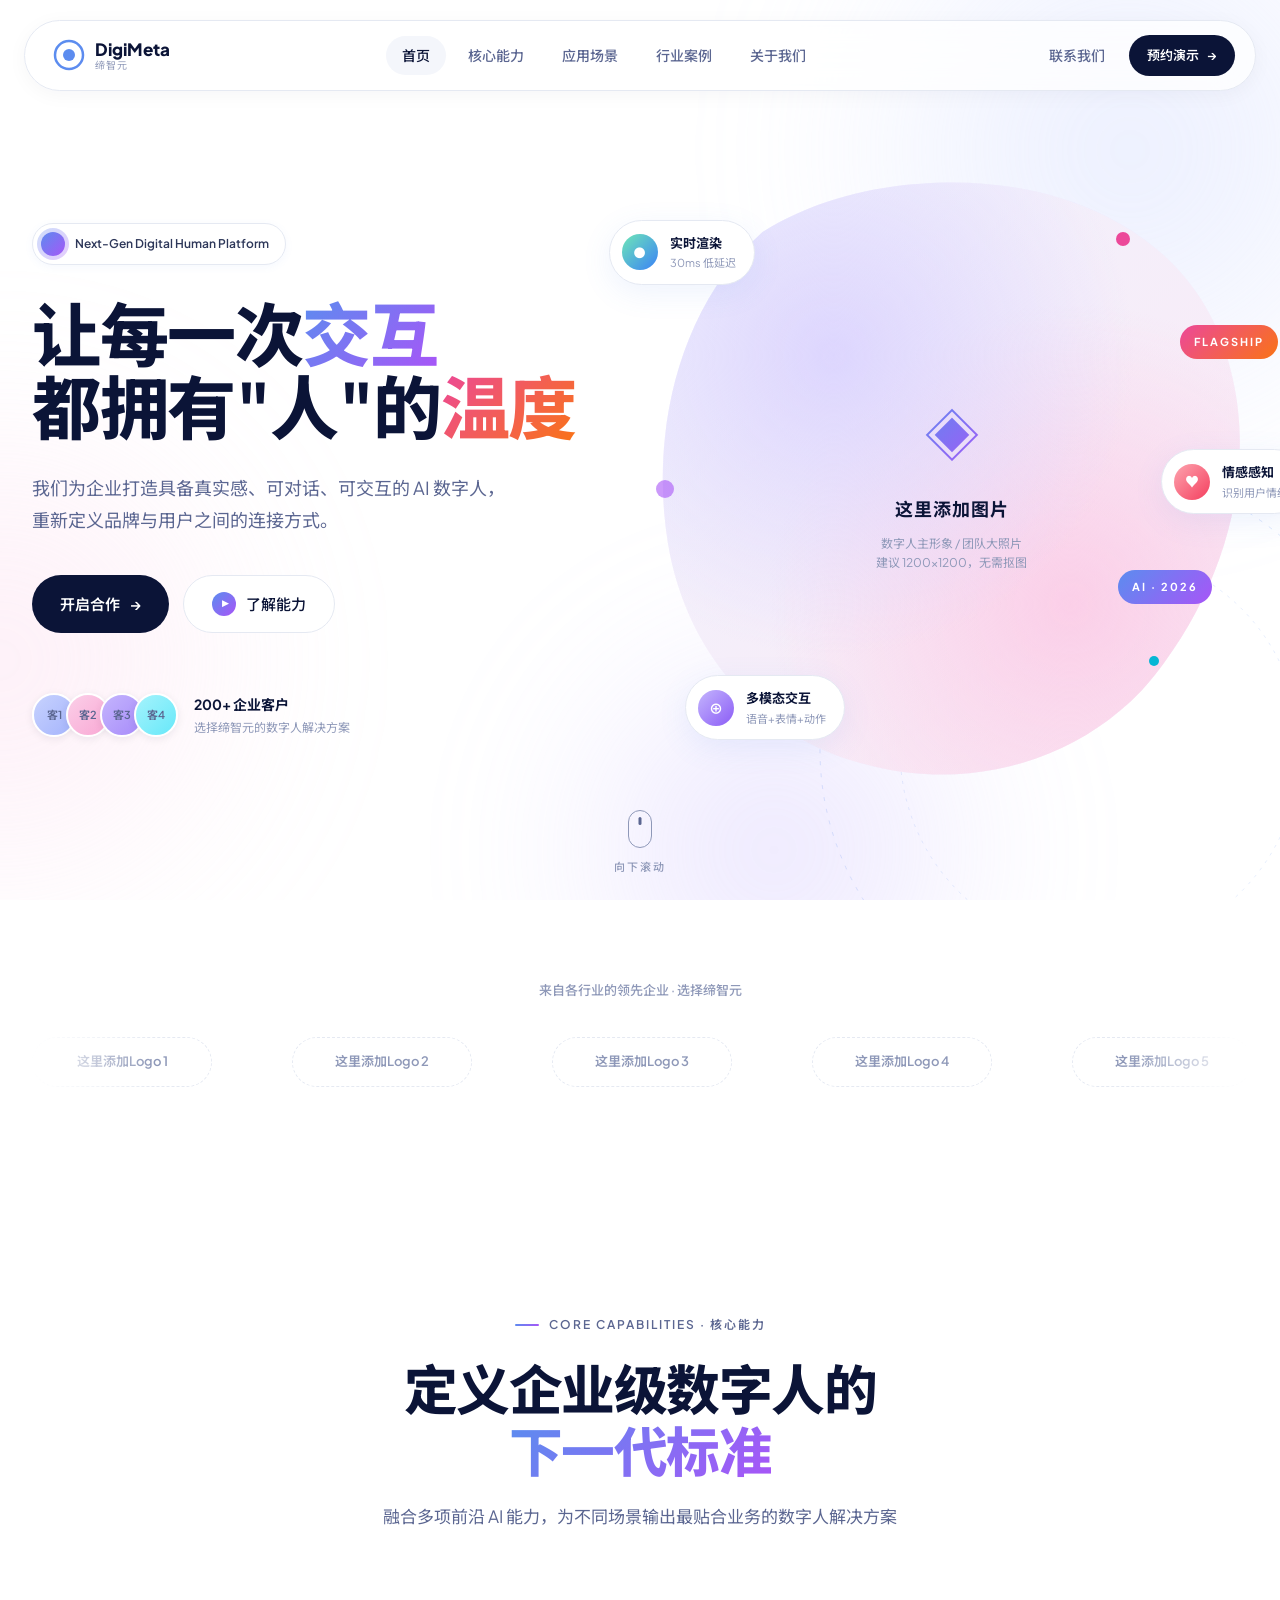
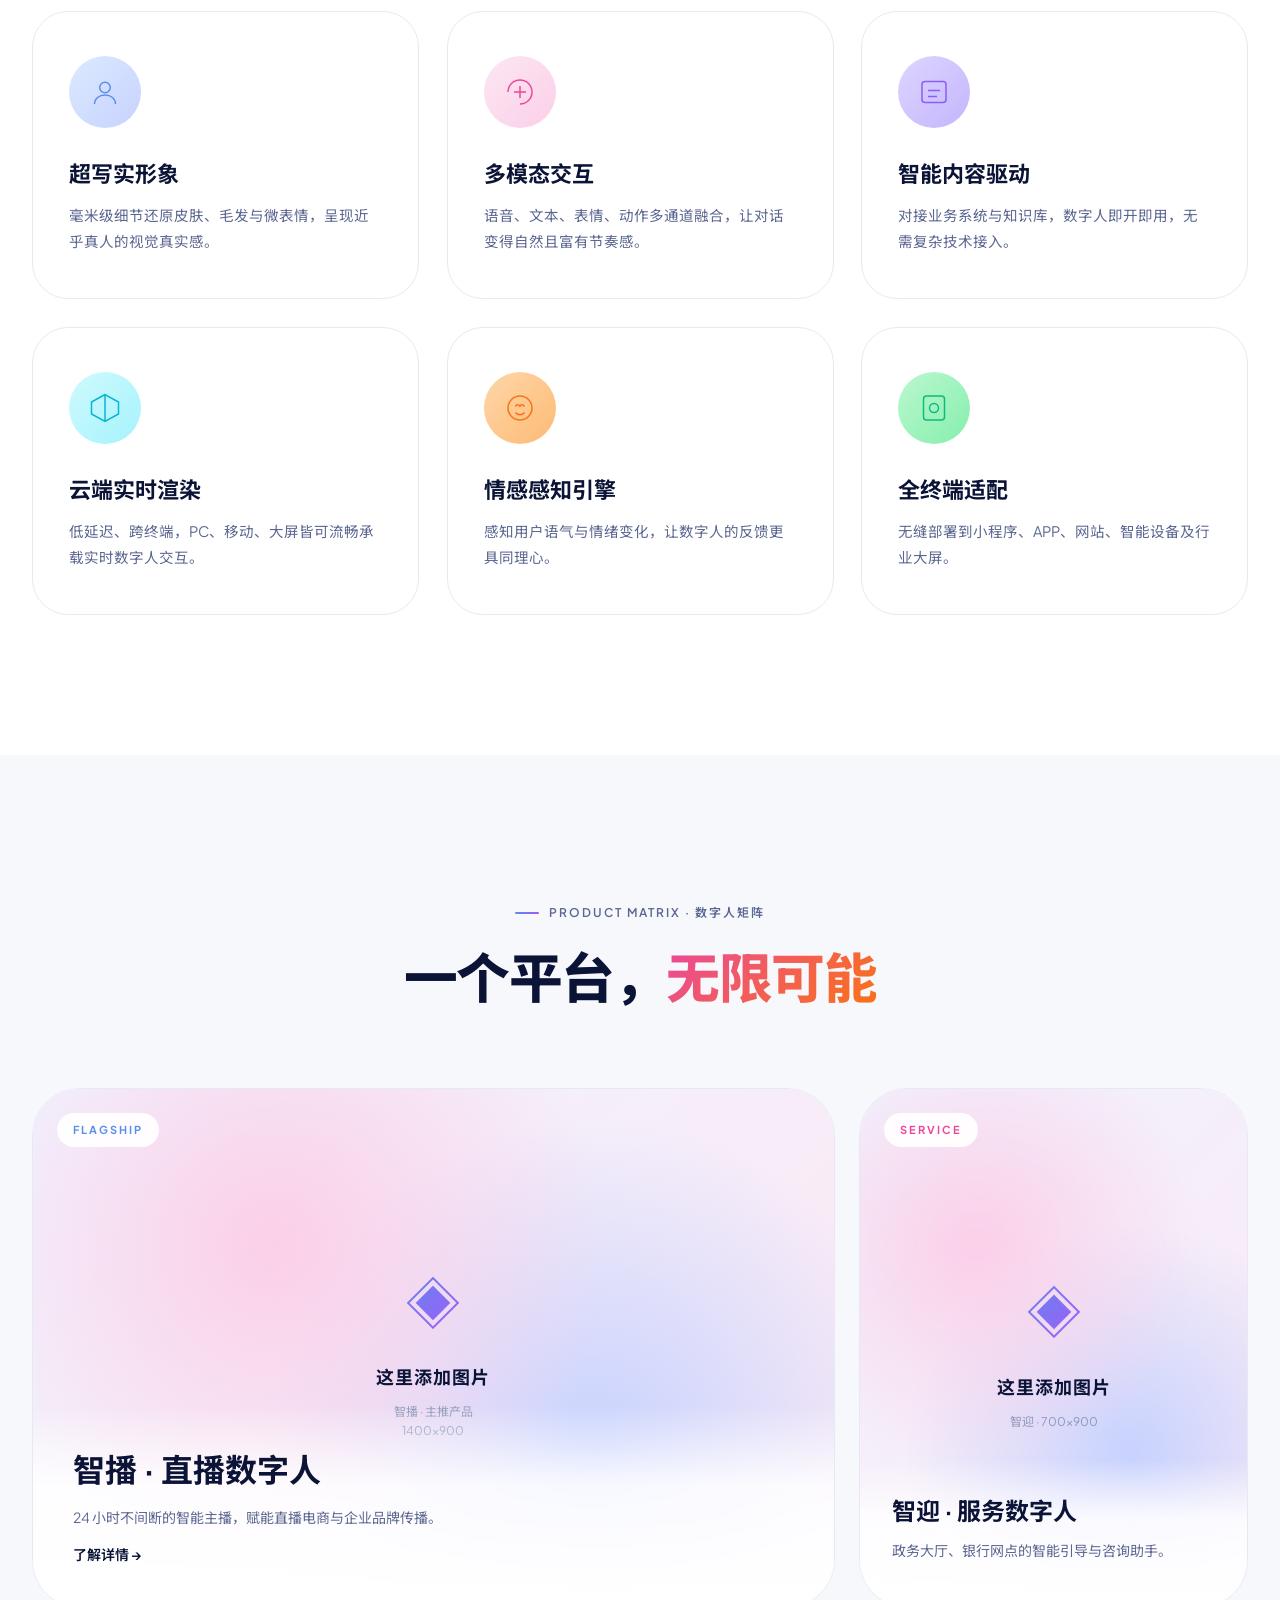
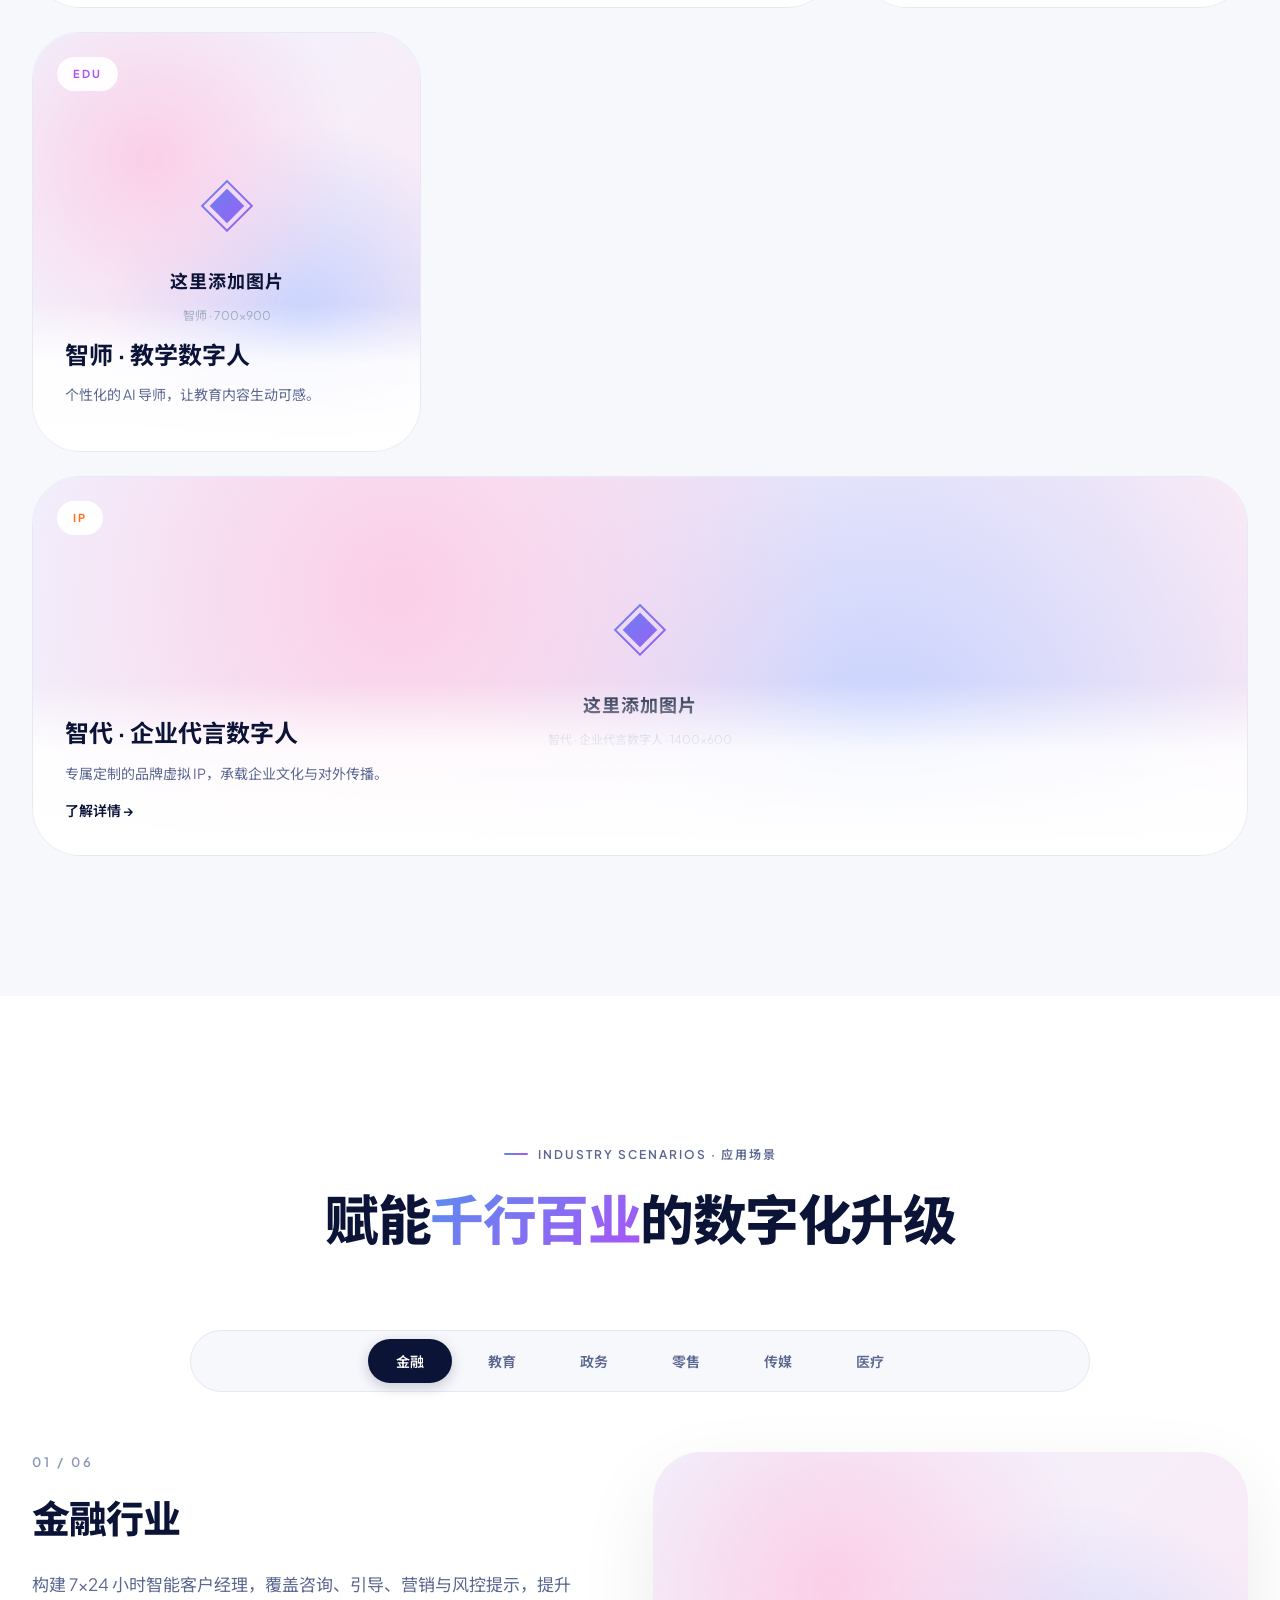
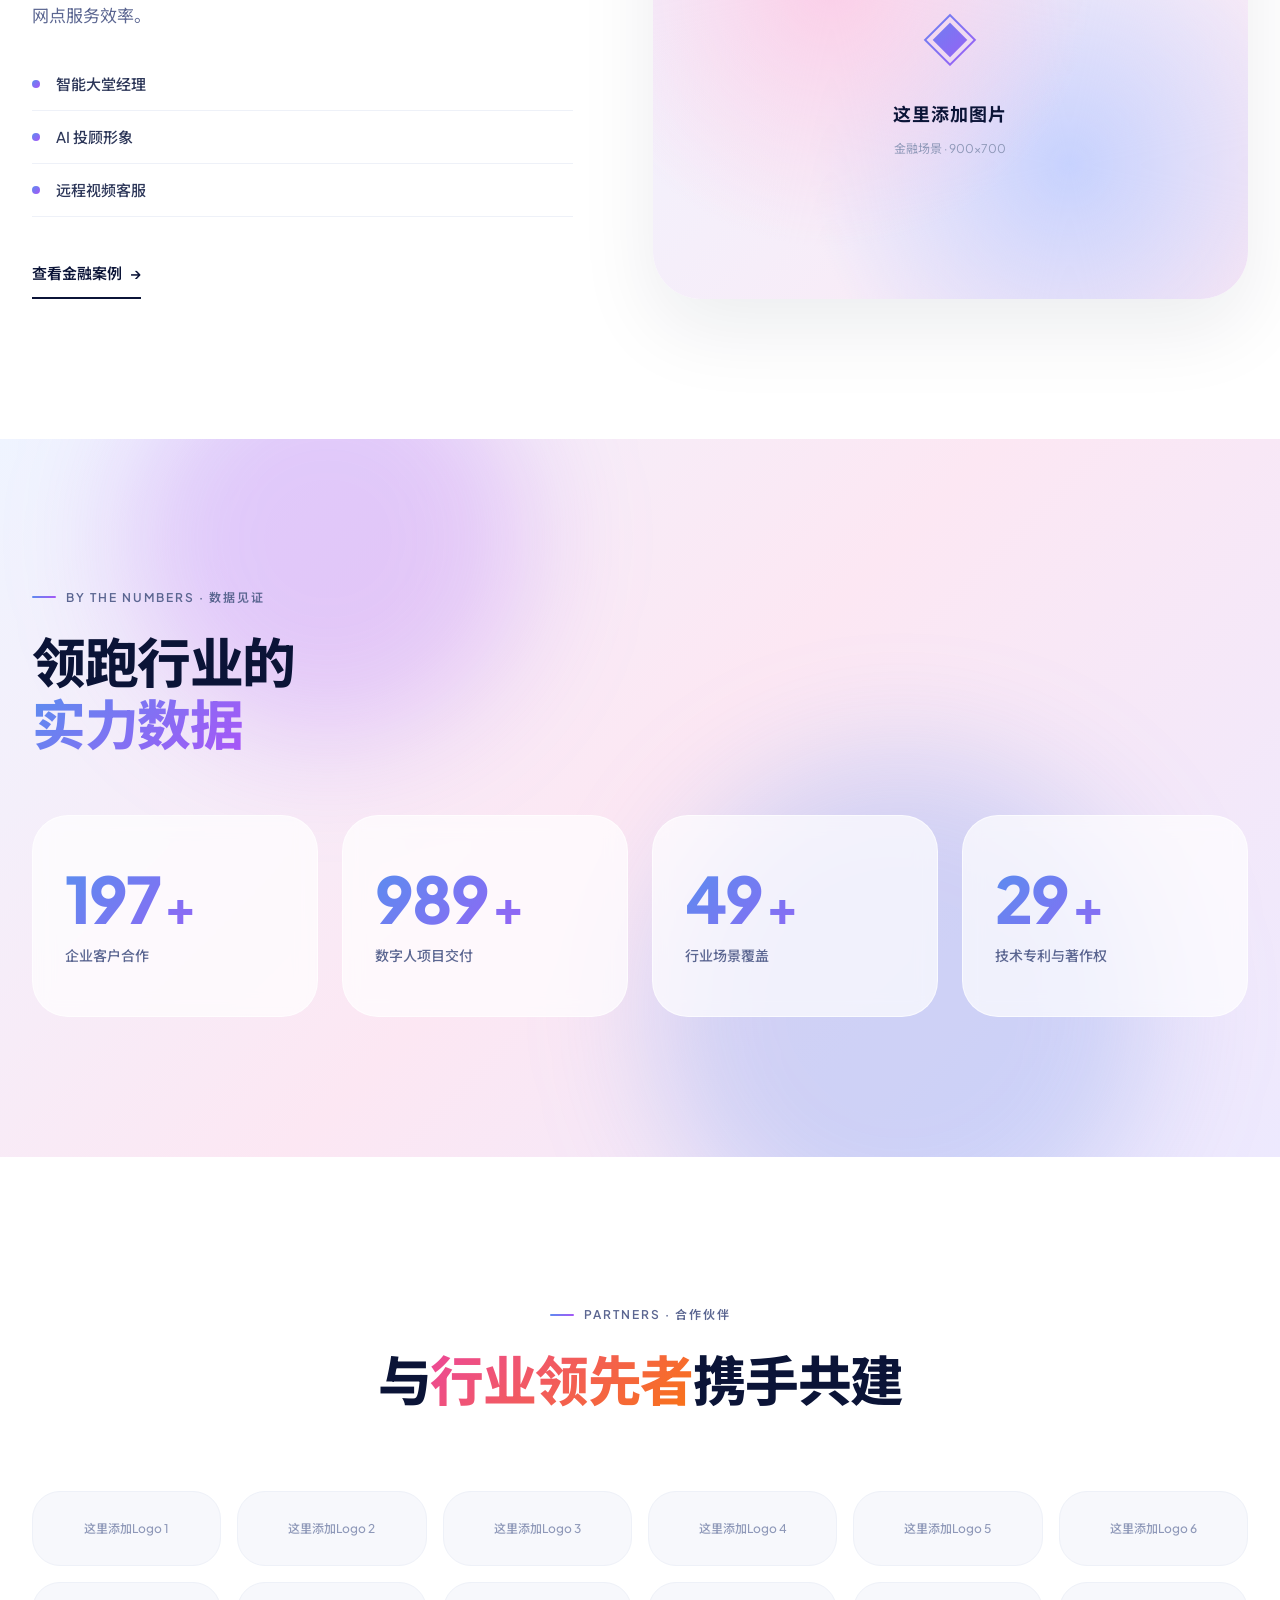
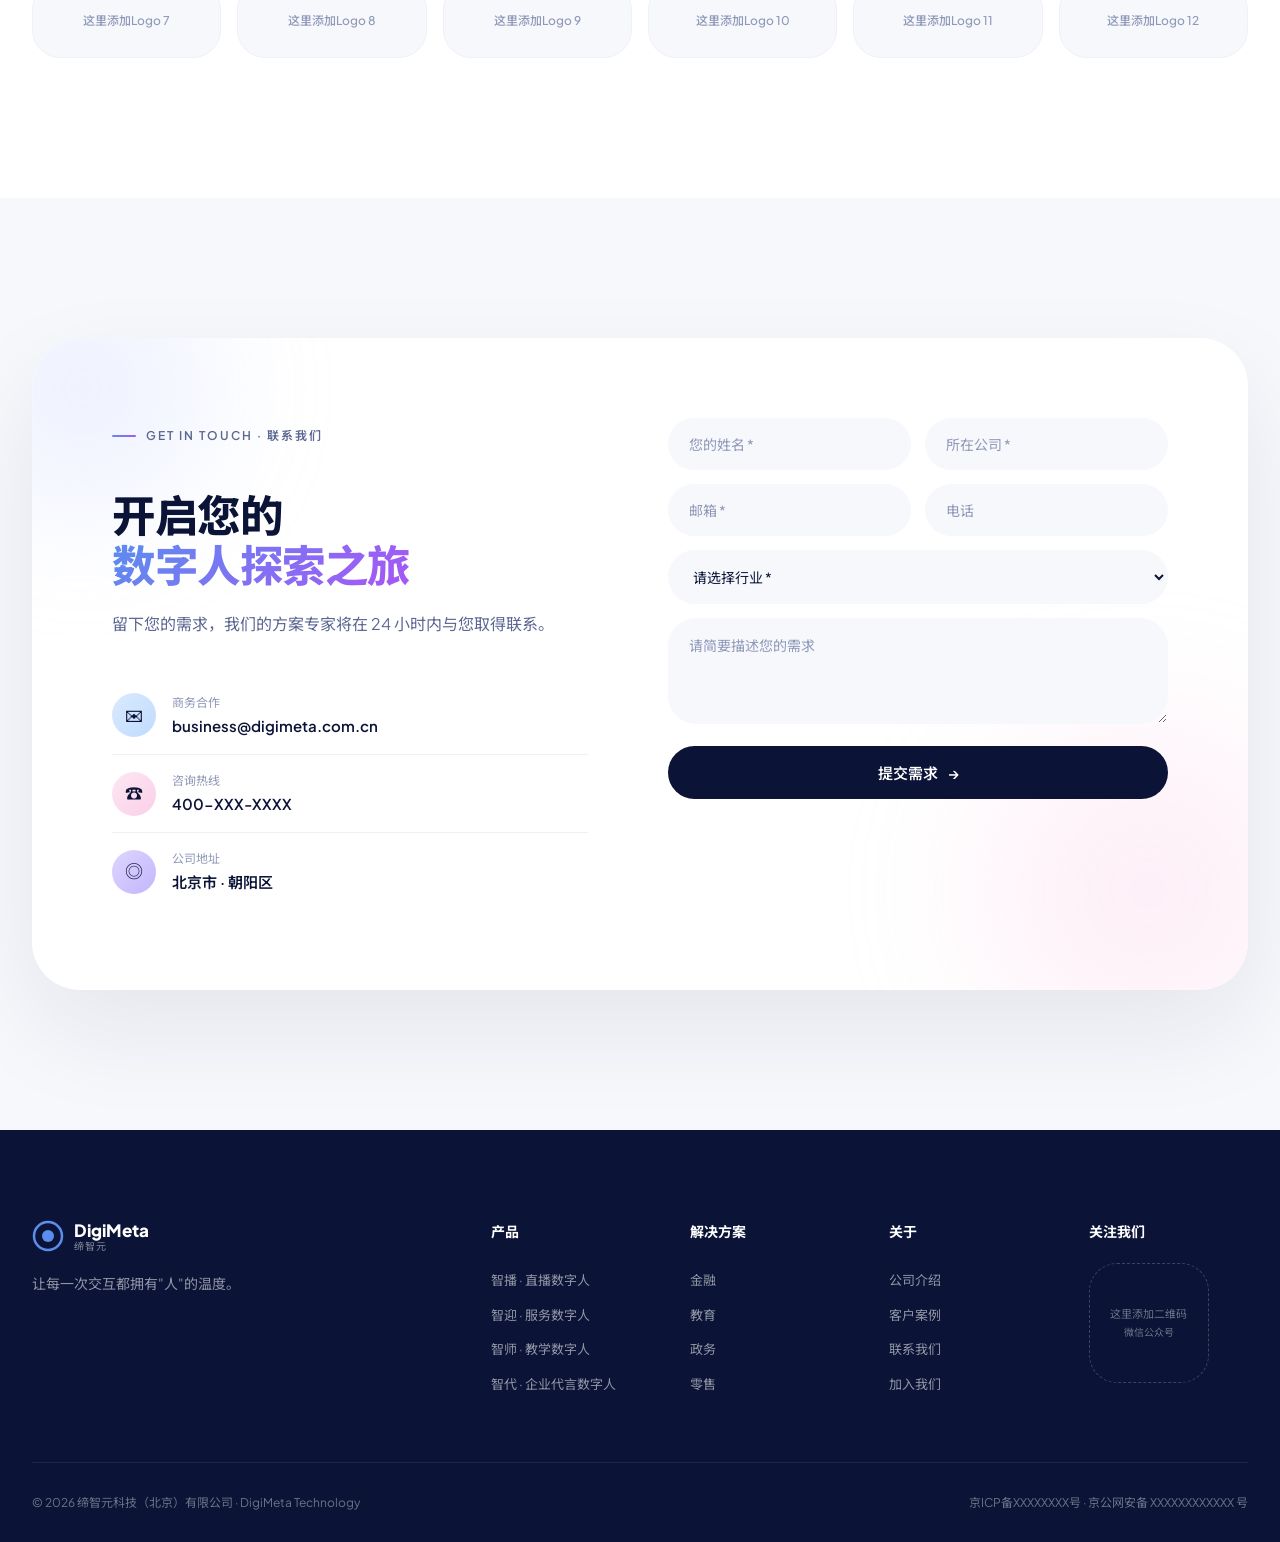
==== index.html @ d41358c7 "只改了文件名" ====
<!DOCTYPE html>
<html lang="zh-CN">
<head>
<meta charset="UTF-8" />
<meta name="viewport" content="width=device-width, initial-scale=1.0" />
<title>缔智元科技 DigiMeta · 让每一次交互都拥有"人"的温度</title>
<meta name="description" content="缔智元科技（北京）—— 企业级 AI 数字人解决方案提供商。" />
<link rel="stylesheet" href="styles.css" />
<link href="https://fonts.googleapis.com/css2?family=Plus+Jakarta+Sans:wght@400;500;600;700;800&family=Noto+Sans+SC:wght@300;400;500;600;700;800;900&display=swap" rel="stylesheet" />
</head>
<body>

<!-- ========== 鼠标光晕（保留原生光标） ========== -->
<div class="cursor-aura"></div>

<!-- ========== 浮动装饰 Blob 背景 ========== -->
<div class="bg-blobs">
  <div class="blob blob-1"></div>
  <div class="blob blob-2"></div>
  <div class="blob blob-3"></div>
</div>

<!-- ========== 导航栏 ========== -->
<nav class="navbar" id="navbar">
  <div class="nav-inner">
    <a href="index.html" class="logo">
      <div class="logo-mark">
        <svg viewBox="0 0 32 32" fill="none">
          <circle cx="16" cy="16" r="14" stroke="url(#g1)" stroke-width="2.5"/>
          <circle cx="16" cy="16" r="6" fill="url(#g1)"/>
          <defs>
            <linearGradient id="g1" x1="0" y1="0" x2="32" y2="32">
              <stop offset="0" stop-color="#5b8def"/>
              <stop offset="1" stop-color="#a855f7"/>
            </linearGradient>
          </defs>
        </svg>
      </div>
      <div class="logo-text">
        <span>DigiMeta</span>
        <small>缔智元</small>
      </div>
    </a>
    <ul class="nav-links">
      <li><a href="#hero" class="active">首页</a></li>
      <li><a href="#capabilities">核心能力</a></li>
      <li><a href="#scenarios">应用场景</a></li>
      <li><a href="cases.html">行业案例</a></li>
      <li><a href="about.html">关于我们</a></li>
    </ul>
    <div class="nav-actions">
      <a href="#contact" class="nav-link-secondary">联系我们</a>
      <a href="#contact" class="cta-btn">
        <span>预约演示</span>
        <span class="cta-arrow">→</span>
      </a>
    </div>
  </div>
</nav>

<!-- ========== Hero 首屏 · 大蒙版照片风格 ========== -->
<section class="hero" id="hero">

  <div class="hero-decor">
    <svg class="deco-line" viewBox="0 0 600 600" fill="none">
      <circle cx="300" cy="300" r="280" stroke="url(#lg1)" stroke-width="1" stroke-dasharray="4 8" opacity="0.4"/>
      <circle cx="300" cy="300" r="200" stroke="url(#lg1)" stroke-width="1" stroke-dasharray="3 6" opacity="0.3"/>
      <defs>
        <linearGradient id="lg1" x1="0" y1="0" x2="600" y2="600">
          <stop offset="0" stop-color="#5b8def"/>
          <stop offset="1" stop-color="#ec4899"/>
        </linearGradient>
      </defs>
    </svg>
  </div>

  <div class="hero-inner">

    <!-- 左侧文案 -->
    <div class="hero-text">
      <div class="hero-pill">
        <span class="pill-dot"></span>
        <span>Next-Gen Digital Human Platform</span>
      </div>

      <h1 class="hero-title">
        让每一次<span class="text-grad">交互</span><br/>
        都拥有"人"的<span class="text-grad-2">温度</span>
      </h1>

      <p class="hero-sub">
        我们为企业打造具备真实感、可对话、可交互的 AI 数字人，<br/>
        重新定义品牌与用户之间的连接方式。
      </p>

      <div class="hero-actions">
        <a href="#contact" class="btn-primary">
          <span>开启合作</span>
          <span class="arrow">→</span>
        </a>
        <a href="#capabilities" class="btn-ghost">
          <span class="play-circle">▶</span>
          <span>了解能力</span>
        </a>
      </div>

      <!-- 客户/小信息卡 -->
      <div class="hero-meta">
        <div class="meta-avatars">
          <!-- 这里添加图片：客户头像 ×4，建议 80×80 圆形 -->
          <div class="avatar">客1</div>
          <div class="avatar">客2</div>
          <div class="avatar">客3</div>
          <div class="avatar">客4</div>
        </div>
        <div class="meta-text">
          <strong>200+ 企业客户</strong>
          <span>选择缔智元的数字人解决方案</span>
        </div>
      </div>
    </div>

    <!-- 右侧：Blob 蒙版大照片 + 漂浮元素 -->
    <div class="hero-visual">

      <!-- 主蒙版大照片区域 -->
      <div class="blob-photo-wrap">
        <!-- SVG blob 蒙版 -->
        <svg width="0" height="0" style="position:absolute">
          <defs>
            <clipPath id="blob-mask" clipPathUnits="objectBoundingBox">
              <path d="M0.5,0.02 C0.72,0.02 0.92,0.12 0.97,0.32 C1.02,0.5 0.95,0.7 0.82,0.84 C0.7,0.96 0.52,1 0.36,0.96 C0.18,0.92 0.05,0.78 0.02,0.6 C-0.01,0.42 0.04,0.22 0.18,0.1 C0.28,0.04 0.4,0.02 0.5,0.02 Z"/>
            </clipPath>
          </defs>
        </svg>

        <div class="blob-photo">
          <!-- 这里添加图片：Hero 主形象大照片（建议为人物/数字人形象，1200×1200，将被蒙版裁切为有机形状） -->
          <div class="photo-placeholder">
            <div class="ph-circle">
              <span class="ph-icon">◈</span>
              <span class="ph-title">这里添加图片</span>
              <span class="ph-hint">数字人主形象 / 团队大照片<br/>建议 1200×1200，无需抠图</span>
            </div>
          </div>
          <div class="photo-glow"></div>
        </div>

        <!-- 漂浮信息卡片 ×4 -->
        <div class="float-card card-1">
          <div class="fc-icon" style="background: linear-gradient(135deg, #6ee7b7, #3b82f6)">●</div>
          <div class="fc-text">
            <strong>实时渲染</strong>
            <span>30ms 低延迟</span>
          </div>
        </div>

        <div class="float-card card-2">
          <div class="fc-icon" style="background: linear-gradient(135deg, #fda4af, #f43f5e)">♥</div>
          <div class="fc-text">
            <strong>情感感知</strong>
            <span>识别用户情绪</span>
          </div>
        </div>

        <div class="float-card card-3">
          <div class="fc-icon" style="background: linear-gradient(135deg, #c4b5fd, #8b5cf6)">⊕</div>
          <div class="fc-text">
            <strong>多模态交互</strong>
            <span>语音+表情+动作</span>
          </div>
        </div>

        <div class="float-tag tag-1">FLAGSHIP</div>
        <div class="float-tag tag-2">AI · 2026</div>

        <!-- 装饰小球 -->
        <div class="orbit-dot dot-a"></div>
        <div class="orbit-dot dot-b"></div>
        <div class="orbit-dot dot-c"></div>
      </div>
    </div>
  </div>

  <!-- 滚动提示 -->
  <div class="scroll-hint">
    <div class="mouse-ico">
      <span class="wheel"></span>
    </div>
    <span>向下滚动</span>
  </div>
</section>

<!-- ========== 客户Logo 滚动 ========== -->
<section class="trust">
  <p class="trust-label">来自各行业的领先企业 · 选择缔智元</p>
  <div class="logo-marquee">
    <div class="logo-track">
      <!-- 这里添加图片：客户Logo ×8（建议深灰色单色版本 PNG，统一高度 36px） -->
      <div class="client-logo">这里添加Logo 1</div>
      <div class="client-logo">这里添加Logo 2</div>
      <div class="client-logo">这里添加Logo 3</div>
      <div class="client-logo">这里添加Logo 4</div>
      <div class="client-logo">这里添加Logo 5</div>
      <div class="client-logo">这里添加Logo 6</div>
      <div class="client-logo">这里添加Logo 7</div>
      <div class="client-logo">这里添加Logo 8</div>
      <!-- 副本 -->
      <div class="client-logo">这里添加Logo 1</div>
      <div class="client-logo">这里添加Logo 2</div>
      <div class="client-logo">这里添加Logo 3</div>
      <div class="client-logo">这里添加Logo 4</div>
    </div>
  </div>
</section>

<!-- ========== 核心能力 ========== -->
<section class="capabilities" id="capabilities">

  <div class="section-head reveal">
    <span class="eyebrow">
      <span class="eyebrow-line"></span>
      CORE CAPABILITIES · 核心能力
    </span>
    <h2>定义企业级数字人的<br/><span class="text-grad">下一代标准</span></h2>
    <p class="section-sub">融合多项前沿 AI 能力，为不同场景输出最贴合业务的数字人解决方案</p>
  </div>

  <div class="cap-grid">
    <div class="cap-card reveal">
      <div class="cap-circle" style="background: linear-gradient(135deg, #dbeafe, #c7d2fe)">
        <svg viewBox="0 0 48 48" fill="none" stroke="#5b8def" stroke-width="2"><circle cx="24" cy="18" r="7"/><path d="M10 40c0-7 6-12 14-12s14 5 14 12"/></svg>
      </div>
      <h3>超写实形象</h3>
      <p>毫米级细节还原皮肤、毛发与微表情，呈现近乎真人的视觉真实感。</p>
    </div>

    <div class="cap-card reveal">
      <div class="cap-circle" style="background: linear-gradient(135deg, #fce7f3, #fbcfe8)">
        <svg viewBox="0 0 48 48" fill="none" stroke="#ec4899" stroke-width="2"><path d="M8 24c0-9 7-16 16-16s16 7 16 16-7 16-16 16"/><path d="M16 24h16M24 16v16"/></svg>
      </div>
      <h3>多模态交互</h3>
      <p>语音、文本、表情、动作多通道融合，让对话变得自然且富有节奏感。</p>
    </div>

    <div class="cap-card reveal">
      <div class="cap-circle" style="background: linear-gradient(135deg, #ddd6fe, #c4b5fd)">
        <svg viewBox="0 0 48 48" fill="none" stroke="#8b5cf6" stroke-width="2"><rect x="8" y="10" width="32" height="28" rx="4"/><path d="M16 22h16M16 30h12"/></svg>
      </div>
      <h3>智能内容驱动</h3>
      <p>对接业务系统与知识库，数字人即开即用，无需复杂技术接入。</p>
    </div>

    <div class="cap-card reveal">
      <div class="cap-circle" style="background: linear-gradient(135deg, #cffafe, #a5f3fc)">
        <svg viewBox="0 0 48 48" fill="none" stroke="#06b6d4" stroke-width="2"><path d="M24 6L6 16v16l18 10 18-10V16z"/><path d="M24 6v36"/></svg>
      </div>
      <h3>云端实时渲染</h3>
      <p>低延迟、跨终端，PC、移动、大屏皆可流畅承载实时数字人交互。</p>
    </div>

    <div class="cap-card reveal">
      <div class="cap-circle" style="background: linear-gradient(135deg, #fed7aa, #fdba74)">
        <svg viewBox="0 0 48 48" fill="none" stroke="#f97316" stroke-width="2"><circle cx="24" cy="24" r="16"/><path d="M18 22c1-3 4-3 6 0M24 22c1-3 4-3 6 0M18 30c3 4 9 4 12 0"/></svg>
      </div>
      <h3>情感感知引擎</h3>
      <p>感知用户语气与情绪变化，让数字人的反馈更具同理心。</p>
    </div>

    <div class="cap-card reveal">
      <div class="cap-circle" style="background: linear-gradient(135deg, #bbf7d0, #86efac)">
        <svg viewBox="0 0 48 48" fill="none" stroke="#10b981" stroke-width="2"><rect x="10" y="8" width="28" height="32" rx="4"/><circle cx="24" cy="24" r="6"/></svg>
      </div>
      <h3>全终端适配</h3>
      <p>无缝部署到小程序、APP、网站、智能设备及行业大屏。</p>
    </div>
  </div>
</section>

<!-- ========== 数字人产品矩阵 ========== -->
<section class="showcase" id="showcase">
  <div class="section-head reveal">
    <span class="eyebrow">
      <span class="eyebrow-line"></span>
      PRODUCT MATRIX · 数字人矩阵
    </span>
    <h2>一个平台，<span class="text-grad-2">无限可能</span></h2>
  </div>

  <div class="showcase-grid">

    <!-- 大卡片：直播数字人 -->
    <article class="show-card big reveal">
      <div class="show-mask">
        <!-- 这里添加图片：智播数字人主形象，建议 1400×900 -->
        <div class="img-ph">
          <span class="ph-circle">
            <span class="ph-icon">◈</span>
            <span class="ph-title">这里添加图片</span>
            <span class="ph-hint">智播 · 主推产品<br/>1400×900</span>
          </span>
        </div>
        <div class="show-tag">FLAGSHIP</div>
        <div class="show-info-overlay">
          <h3>智播 · 直播数字人</h3>
          <p>24 小时不间断的智能主播，赋能直播电商与企业品牌传播。</p>
          <a href="#contact" class="card-link">了解详情 →</a>
        </div>
      </div>
    </article>

    <!-- 服务数字人 -->
    <article class="show-card reveal">
      <div class="show-mask">
        <!-- 这里添加图片：智迎服务数字人，建议 700×900 -->
        <div class="img-ph">
          <span class="ph-circle">
            <span class="ph-icon">◈</span>
            <span class="ph-title">这里添加图片</span>
            <span class="ph-hint">智迎 · 700×900</span>
          </span>
        </div>
        <div class="show-tag tag-pink">SERVICE</div>
        <div class="show-info-overlay">
          <h3>智迎 · 服务数字人</h3>
          <p>政务大厅、银行网点的智能引导与咨询助手。</p>
        </div>
      </div>
    </article>

    <!-- 教学数字人 -->
    <article class="show-card reveal">
      <div class="show-mask">
        <!-- 这里添加图片：智师教学数字人，建议 700×900 -->
        <div class="img-ph">
          <span class="ph-circle">
            <span class="ph-icon">◈</span>
            <span class="ph-title">这里添加图片</span>
            <span class="ph-hint">智师 · 700×900</span>
          </span>
        </div>
        <div class="show-tag tag-purple">EDU</div>
        <div class="show-info-overlay">
          <h3>智师 · 教学数字人</h3>
          <p>个性化的 AI 导师，让教育内容生动可感。</p>
        </div>
      </div>
    </article>

    <!-- 企业代言数字人（横向大卡） -->
    <article class="show-card wide reveal">
      <div class="show-mask">
        <!-- 这里添加图片：智代企业IP数字人，建议 1400×600 -->
        <div class="img-ph">
          <span class="ph-circle">
            <span class="ph-icon">◈</span>
            <span class="ph-title">这里添加图片</span>
            <span class="ph-hint">智代 · 企业代言数字人 · 1400×600</span>
          </span>
        </div>
        <div class="show-tag tag-orange">IP</div>
        <div class="show-info-overlay">
          <h3>智代 · 企业代言数字人</h3>
          <p>专属定制的品牌虚拟 IP，承载企业文化与对外传播。</p>
          <a href="#contact" class="card-link">了解详情 →</a>
        </div>
      </div>
    </article>

  </div>
</section>

<!-- ========== 应用场景 ========== -->
<section class="scenarios" id="scenarios">
  <div class="section-head reveal">
    <span class="eyebrow">
      <span class="eyebrow-line"></span>
      INDUSTRY SCENARIOS · 应用场景
    </span>
    <h2>赋能<span class="text-grad">千行百业</span>的数字化升级</h2>
  </div>

  <div class="scen-tabs reveal">
    <button class="tab-btn active" data-tab="finance">金融</button>
    <button class="tab-btn" data-tab="edu">教育</button>
    <button class="tab-btn" data-tab="gov">政务</button>
    <button class="tab-btn" data-tab="retail">零售</button>
    <button class="tab-btn" data-tab="media">传媒</button>
    <button class="tab-btn" data-tab="health">医疗</button>
  </div>

  <div class="scen-content reveal">

    <div class="scen-panel active" data-panel="finance">
      <div class="scen-text">
        <span class="scen-num">01 / 06</span>
        <h3>金融行业</h3>
        <p>构建 7×24 小时智能客户经理，覆盖咨询、引导、营销与风控提示，提升网点服务效率。</p>
        <ul class="scen-list">
          <li>智能大堂经理</li>
          <li>AI 投顾形象</li>
          <li>远程视频客服</li>
        </ul>
        <a href="cases.html" class="link-arrow">查看金融案例 <span>→</span></a>
      </div>
      <div class="scen-img">
        <!-- 这里添加图片：金融场景应用图，建议 900×700 -->
        <div class="img-ph rounded">
          <span class="ph-circle">
            <span class="ph-icon">◈</span>
            <span class="ph-title">这里添加图片</span>
            <span class="ph-hint">金融场景 · 900×700</span>
          </span>
        </div>
      </div>
    </div>

    <div class="scen-panel" data-panel="edu">
      <div class="scen-text">
        <span class="scen-num">02 / 06</span>
        <h3>教育行业</h3>
        <p>打造个性化 AI 教学伙伴，让学习内容更生动、互动更深入。</p>
        <ul class="scen-list">
          <li>数字教师</li>
          <li>语言陪练数字人</li>
          <li>智慧课堂助手</li>
        </ul>
        <a href="cases.html" class="link-arrow">查看教育案例 <span>→</span></a>
      </div>
      <div class="scen-img">
        <!-- 这里添加图片：教育场景图，建议 900×700 -->
        <div class="img-ph rounded">
          <span class="ph-circle">
            <span class="ph-icon">◈</span>
            <span class="ph-title">这里添加图片</span>
            <span class="ph-hint">教育场景 · 900×700</span>
          </span>
        </div>
      </div>
    </div>

    <div class="scen-panel" data-panel="gov">
      <div class="scen-text">
        <span class="scen-num">03 / 06</span>
        <h3>政务行业</h3>
        <p>面向政务大厅与公共服务平台的智能引导、政策解读与办事辅助。</p>
        <ul class="scen-list">
          <li>政务智能引导</li>
          <li>政策解读数字人</li>
          <li>智慧城市形象</li>
        </ul>
        <a href="cases.html" class="link-arrow">查看政务案例 <span>→</span></a>
      </div>
      <div class="scen-img">
        <!-- 这里添加图片：政务场景图，建议 900×700 -->
        <div class="img-ph rounded">
          <span class="ph-circle">
            <span class="ph-icon">◈</span>
            <span class="ph-title">这里添加图片</span>
            <span class="ph-hint">政务场景 · 900×700</span>
          </span>
        </div>
      </div>
    </div>

    <div class="scen-panel" data-panel="retail">
      <div class="scen-text">
        <span class="scen-num">04 / 06</span>
        <h3>零售行业</h3>
        <p>直播电商、品牌推广、门店导购，让数字人成为最高效的销售伙伴。</p>
        <ul class="scen-list">
          <li>24h 智能主播</li>
          <li>数字导购员</li>
          <li>品牌虚拟代言人</li>
        </ul>
        <a href="cases.html" class="link-arrow">查看零售案例 <span>→</span></a>
      </div>
      <div class="scen-img">
        <!-- 这里添加图片：零售场景图，建议 900×700 -->
        <div class="img-ph rounded">
          <span class="ph-circle">
            <span class="ph-icon">◈</span>
            <span class="ph-title">这里添加图片</span>
            <span class="ph-hint">零售场景 · 900×700</span>
          </span>
        </div>
      </div>
    </div>

    <div class="scen-panel" data-panel="media">
      <div class="scen-text">
        <span class="scen-num">05 / 06</span>
        <h3>传媒行业</h3>
        <p>AI 主持人、虚拟记者、新闻播报，重构内容生产与传播链路。</p>
        <ul class="scen-list">
          <li>AI 新闻主播</li>
          <li>短视频内容生成</li>
          <li>多语种播报</li>
        </ul>
        <a href="cases.html" class="link-arrow">查看传媒案例 <span>→</span></a>
      </div>
      <div class="scen-img">
        <!-- 这里添加图片：传媒场景图，建议 900×700 -->
        <div class="img-ph rounded">
          <span class="ph-circle">
            <span class="ph-icon">◈</span>
            <span class="ph-title">这里添加图片</span>
            <span class="ph-hint">传媒场景 · 900×700</span>
          </span>
        </div>
      </div>
    </div>

    <div class="scen-panel" data-panel="health">
      <div class="scen-text">
        <span class="scen-num">06 / 06</span>
        <h3>医疗行业</h3>
        <p>健康咨询、就诊导引、心理陪伴，温度与专业兼备的健康数字人。</p>
        <ul class="scen-list">
          <li>智能导诊数字人</li>
          <li>健康宣教助手</li>
          <li>AI 心理陪伴</li>
        </ul>
        <a href="cases.html" class="link-arrow">查看医疗案例 <span>→</span></a>
      </div>
      <div class="scen-img">
        <!-- 这里添加图片：医疗场景图，建议 900×700 -->
        <div class="img-ph rounded">
          <span class="ph-circle">
            <span class="ph-icon">◈</span>
            <span class="ph-title">这里添加图片</span>
            <span class="ph-hint">医疗场景 · 900×700</span>
          </span>
        </div>
      </div>
    </div>

  </div>
</section>

<!-- ========== 数据成就 · 浅色卡片 ========== -->
<section class="achievements">
  <div class="ach-decor">
    <div class="ach-blob ach-blob-1"></div>
    <div class="ach-blob ach-blob-2"></div>
  </div>
  <div class="ach-inner">
    <div class="section-head reveal" style="text-align:left;max-width:none;margin-bottom:60px">
      <span class="eyebrow">
        <span class="eyebrow-line"></span>
        BY THE NUMBERS · 数据见证
      </span>
      <h2>领跑行业的<br/><span class="text-grad">实力数据</span></h2>
    </div>

    <div class="ach-grid">
      <div class="ach-item reveal">
        <div class="ach-num"><span data-target="200">0</span><i>+</i></div>
        <p>企业客户合作</p>
      </div>
      <div class="ach-item reveal">
        <div class="ach-num"><span data-target="1000">0</span><i>+</i></div>
        <p>数字人项目交付</p>
      </div>
      <div class="ach-item reveal">
        <div class="ach-num"><span data-target="50">0</span><i>+</i></div>
        <p>行业场景覆盖</p>
      </div>
      <div class="ach-item reveal">
        <div class="ach-num"><span data-target="30">0</span><i>+</i></div>
        <p>技术专利与著作权</p>
      </div>
    </div>
  </div>
</section>

<!-- ========== 合作伙伴 ========== -->
<section class="partners">
  <div class="section-head reveal">
    <span class="eyebrow">
      <span class="eyebrow-line"></span>
      PARTNERS · 合作伙伴
    </span>
    <h2>与<span class="text-grad-2">行业领先者</span>携手共建</h2>
  </div>
  <div class="partner-grid reveal">
    <!-- 这里添加图片：合作伙伴Logo ×12（建议深灰色单色版本，统一尺寸 200×80） -->
    <div class="partner-cell">这里添加Logo 1</div>
    <div class="partner-cell">这里添加Logo 2</div>
    <div class="partner-cell">这里添加Logo 3</div>
    <div class="partner-cell">这里添加Logo 4</div>
    <div class="partner-cell">这里添加Logo 5</div>
    <div class="partner-cell">这里添加Logo 6</div>
    <div class="partner-cell">这里添加Logo 7</div>
    <div class="partner-cell">这里添加Logo 8</div>
    <div class="partner-cell">这里添加Logo 9</div>
    <div class="partner-cell">这里添加Logo 10</div>
    <div class="partner-cell">这里添加Logo 11</div>
    <div class="partner-cell">这里添加Logo 12</div>
  </div>
</section>

<!-- ========== 联系我们 ========== -->
<section class="contact" id="contact">
  <div class="contact-card reveal">

    <div class="contact-decor">
      <div class="cd-blob cd-blob-1"></div>
      <div class="cd-blob cd-blob-2"></div>
    </div>

    <div class="contact-left">
      <span class="eyebrow">
        <span class="eyebrow-line"></span>
        GET IN TOUCH · 联系我们
      </span>
      <h2>开启您的<br/><span class="text-grad">数字人探索之旅</span></h2>
      <p class="contact-sub">留下您的需求，我们的方案专家将在 24 小时内与您取得联系。</p>

      <div class="contact-info">
        <div class="info-row">
          <div class="info-ico" style="background:linear-gradient(135deg,#dbeafe,#bfdbfe)">✉</div>
          <div>
            <span class="info-label">商务合作</span>
            <span class="info-val">business@digimeta.com.cn</span>
          </div>
        </div>
        <div class="info-row">
          <div class="info-ico" style="background:linear-gradient(135deg,#fce7f3,#fbcfe8)">☎</div>
          <div>
            <span class="info-label">咨询热线</span>
            <span class="info-val">400-XXX-XXXX</span>
          </div>
        </div>
        <div class="info-row">
          <div class="info-ico" style="background:linear-gradient(135deg,#ddd6fe,#c4b5fd)">◎</div>
          <div>
            <span class="info-label">公司地址</span>
            <span class="info-val">北京市 · 朝阳区</span>
          </div>
        </div>
      </div>
    </div>

    <form class="contact-form" onsubmit="event.preventDefault(); alert('感谢联系，我们将尽快与您取得联系！');">
      <div class="form-row">
        <input type="text" placeholder="您的姓名 *" required />
        <input type="text" placeholder="所在公司 *" required />
      </div>
      <div class="form-row">
        <input type="email" placeholder="邮箱 *" required />
        <input type="tel" placeholder="电话" />
      </div>
      <select required>
        <option value="">请选择行业 *</option>
        <option>金融</option><option>教育</option><option>政务</option>
        <option>零售</option><option>传媒</option><option>医疗</option><option>其他</option>
      </select>
      <textarea rows="4" placeholder="请简要描述您的需求"></textarea>
      <button type="submit" class="btn-primary form-submit">
        <span>提交需求</span>
        <span class="arrow">→</span>
      </button>
    </form>
  </div>
</section>

<!-- ========== 页脚 ========== -->
<footer class="footer">
  <div class="footer-inner">
    <div class="footer-brand">
      <a href="index.html" class="logo">
        <div class="logo-mark">
          <svg viewBox="0 0 32 32" fill="none">
            <circle cx="16" cy="16" r="14" stroke="url(#gf)" stroke-width="2.5"/>
            <circle cx="16" cy="16" r="6" fill="url(#gf)"/>
            <defs>
              <linearGradient id="gf" x1="0" y1="0" x2="32" y2="32">
                <stop offset="0" stop-color="#5b8def"/>
                <stop offset="1" stop-color="#a855f7"/>
              </linearGradient>
            </defs>
          </svg>
        </div>
        <div class="logo-text">
          <span>DigiMeta</span>
          <small>缔智元</small>
        </div>
      </a>
      <p class="brand-desc">让每一次交互都拥有"人"的温度。</p>
    </div>
    <div class="footer-cols">
      <div>
        <h4>产品</h4>
        <a href="#showcase">智播 · 直播数字人</a>
        <a href="#showcase">智迎 · 服务数字人</a>
        <a href="#showcase">智师 · 教学数字人</a>
        <a href="#showcase">智代 · 企业代言数字人</a>
      </div>
      <div>
        <h4>解决方案</h4>
        <a href="#scenarios">金融</a>
        <a href="#scenarios">教育</a>
        <a href="#scenarios">政务</a>
        <a href="#scenarios">零售</a>
      </div>
      <div>
        <h4>关于</h4>
        <a href="about.html">公司介绍</a>
        <a href="cases.html">客户案例</a>
        <a href="#contact">联系我们</a>
        <a href="#">加入我们</a>
      </div>
      <div>
        <h4>关注我们</h4>
        <!-- 这里添加图片：微信公众号二维码，建议 160×160 -->
        <div class="qr-placeholder">
          <span>这里添加二维码<br/><small>微信公众号</small></span>
        </div>
      </div>
    </div>
  </div>
  <div class="footer-bottom">
    <span>© 2026 缔智元科技（北京）有限公司 · DigiMeta Technology</span>
    <span>京ICP备XXXXXXXX号 · 京公网安备 XXXXXXXXXXXX 号</span>
  </div>
</footer>

<script src="script.js"></script>
</body>
</html>
---- styles.css ----
/* ================================
   缔智元科技 · 浅色版样式
   参考 HeyGen / D-ID 现代清新风格
   ================================ */

:root {
  --bg-0: #ffffff;
  --bg-1: #f7f8fc;
  --bg-2: #eef1f8;
  --surface: #ffffff;
  --surface-soft: #f4f6fb;

  --border: #e5e9f2;
  --border-soft: #eef1f8;

  --text-0: #0b1437;
  --text-1: #2d3759;
  --text-2: #5b6691;
  --text-3: #8e98b8;
  --text-4: #b8bfd6;

  --primary: #5b8def;
  --primary-deep: #3b6df0;
  --purple: #a855f7;
  --pink: #ec4899;
  --cyan: #06b6d4;
  --orange: #f97316;
  --emerald: #10b981;

  --grad-1: linear-gradient(135deg, #5b8def 0%, #a855f7 100%);
  --grad-2: linear-gradient(135deg, #ec4899 0%, #f97316 100%);
  --grad-3: linear-gradient(135deg, #06b6d4 0%, #5b8def 100%);

  --grad-bg: linear-gradient(135deg, #eff4ff 0%, #fce7f3 50%, #ede9fe 100%);

  --shadow-soft: 0 2px 8px rgba(91, 141, 239, 0.06);
  --shadow-md: 0 8px 30px rgba(91, 141, 239, 0.1);
  --shadow-lg: 0 20px 60px rgba(91, 141, 239, 0.15);
  --shadow-pink: 0 20px 60px rgba(236, 72, 153, 0.15);

  --radius-pill: 100px;
  --radius-lg: 28px;
  --radius-xl: 36px;
  --radius-2xl: 48px;

  --font-body: 'Plus Jakarta Sans', 'Noto Sans SC', -apple-system, sans-serif;
}

* { margin: 0; padding: 0; box-sizing: border-box; }
html {
  scroll-behavior: smooth;
  overflow-x: clip;
  scroll-padding-top: 100px;
}

body {
  font-family: var(--font-body);
  background: var(--bg-0);
  color: var(--text-1);
  line-height: 1.6;
  overflow-x: clip;
  width: 100%;
  /* 保留原生光标，仅添加光晕效果 */
}

a { color: inherit; text-decoration: none; }
button { font-family: inherit; }

::-webkit-scrollbar { width: 10px; }
::-webkit-scrollbar-track { background: var(--bg-1); }
::-webkit-scrollbar-thumb {
  background: linear-gradient(180deg, #c7d2fe, #ddd6fe);
  border-radius: 100px;
  border: 2px solid var(--bg-1);
}

/* ============ 鼠标光晕（保留原生光标） ============ */
.cursor-aura {
  position: fixed;
  left: 50vw;
  top: 50vh;
  width: 600px; height: 600px;
  pointer-events: none;
  z-index: 1;
  transform: translate(-50%, -50%);
  background: radial-gradient(circle,
    rgba(91, 141, 239, 0.12) 0%,
    rgba(168, 85, 247, 0.08) 30%,
    rgba(236, 72, 153, 0.04) 50%,
    transparent 70%);
  mix-blend-mode: multiply;
  filter: blur(20px);
  transition: opacity 0.3s;
  will-change: left, top;
  opacity: 0;
}

/* ============ 全局背景 Blob ============ */
.bg-blobs {
  position: fixed;
  inset: 0;
  z-index: 0;
  pointer-events: none;
  overflow: hidden;
}
.blob {
  position: absolute;
  border-radius: 50%;
  filter: blur(80px);
  opacity: 0.4;
}
.blob-1 {
  top: -200px; right: -200px;
  width: 700px; height: 700px;
  background: radial-gradient(circle, #c7d2fe, transparent 70%);
  animation: blobFloat1 20s ease-in-out infinite;
}
.blob-2 {
  top: 40%; left: -300px;
  width: 600px; height: 600px;
  background: radial-gradient(circle, #fbcfe8, transparent 70%);
  animation: blobFloat2 25s ease-in-out infinite;
}
.blob-3 {
  bottom: -200px; right: 20%;
  width: 500px; height: 500px;
  background: radial-gradient(circle, #c4b5fd, transparent 70%);
  animation: blobFloat3 22s ease-in-out infinite;
}
@keyframes blobFloat1 {
  0%, 100% { transform: translate(0, 0) scale(1); }
  33% { transform: translate(-30px, 40px) scale(1.1); }
  66% { transform: translate(20px, -30px) scale(0.95); }
}
@keyframes blobFloat2 {
  0%, 100% { transform: translate(0, 0) scale(1); }
  50% { transform: translate(40px, -50px) scale(1.15); }
}
@keyframes blobFloat3 {
  0%, 100% { transform: translate(0, 0) scale(1); }
  50% { transform: translate(-40px, 30px) scale(1.1); }
}

/* ============ 导航栏（胶囊型） ============ */
.navbar {
  position: fixed;
  top: 20px;
  left: 50%;
  transform: translateX(-50%);
  z-index: 100;
  width: calc(100% - 48px);
  max-width: 1380px;
  transition: all 0.4s;
}
.nav-inner {
  display: flex;
  align-items: center;
  justify-content: space-between;
  padding: 14px 20px 14px 28px;
  background: rgba(255, 255, 255, 0.75);
  backdrop-filter: blur(20px);
  -webkit-backdrop-filter: blur(20px);
  border: 1px solid var(--border);
  border-radius: var(--radius-pill);
  box-shadow: 0 4px 20px rgba(11, 20, 55, 0.04);
  transition: all 0.4s;
}
.navbar.scrolled .nav-inner {
  background: rgba(255, 255, 255, 0.9);
  box-shadow: 0 10px 40px rgba(11, 20, 55, 0.08);
}

.logo {
  display: flex;
  align-items: center;
  gap: 10px;
  font-weight: 800;
  color: var(--text-0);
}
.logo-mark {
  width: 32px; height: 32px;
  animation: logoSpin 12s linear infinite;
}
@keyframes logoSpin {
  to { transform: rotate(360deg); }
}
.logo-text {
  display: flex;
  flex-direction: column;
  line-height: 1;
  gap: 2px;
}
.logo-text span { font-size: 17px; font-weight: 800; }
.logo-text small {
  font-size: 10px;
  font-weight: 400;
  color: var(--text-3);
  letter-spacing: 1px;
}

.nav-links {
  list-style: none;
  display: flex;
  gap: 6px;
}
.nav-links a {
  display: block;
  padding: 8px 16px;
  color: var(--text-2);
  font-size: 14px;
  font-weight: 500;
  border-radius: var(--radius-pill);
  transition: all 0.25s;
}
.nav-links a:hover { color: var(--text-0); background: var(--surface-soft); }
.nav-links a.active {
  color: var(--text-0);
  background: var(--surface-soft);
}

.nav-actions { display: flex; align-items: center; gap: 12px; }
.nav-link-secondary {
  font-size: 14px;
  color: var(--text-2);
  font-weight: 500;
  padding: 8px 12px;
}
.nav-link-secondary:hover { color: var(--text-0); }

.cta-btn {
  display: inline-flex;
  align-items: center;
  gap: 8px;
  padding: 10px 18px;
  background: var(--text-0);
  color: white;
  border-radius: var(--radius-pill);
  font-size: 13px;
  font-weight: 600;
  transition: all 0.3s;
}
.cta-btn:hover {
  background: var(--primary);
  transform: translateY(-1px);
  box-shadow: 0 6px 20px rgba(91, 141, 239, 0.35);
}
.cta-arrow { transition: transform 0.3s; }
.cta-btn:hover .cta-arrow { transform: translate(2px, -2px) rotate(-12deg); }

/* ============ 通用按钮 ============ */
.btn-primary {
  display: inline-flex;
  align-items: center;
  gap: 10px;
  padding: 16px 28px;
  background: var(--text-0);
  color: white;
  border-radius: var(--radius-pill);
  font-size: 15px;
  font-weight: 600;
  border: none;
  cursor: pointer;
  transition: all 0.3s;
  position: relative;
  overflow: hidden;
}
.btn-primary::before {
  content: '';
  position: absolute;
  inset: 0;
  background: var(--grad-1);
  opacity: 0;
  transition: opacity 0.4s;
  z-index: -1;
}
.btn-primary:hover {
  transform: translateY(-2px);
  box-shadow: 0 14px 40px rgba(91, 141, 239, 0.4);
}
.btn-primary:hover::before { opacity: 1; }
.btn-primary .arrow { transition: transform 0.3s; }
.btn-primary:hover .arrow { transform: translateX(4px); }

.btn-ghost {
  display: inline-flex;
  align-items: center;
  gap: 10px;
  padding: 16px 28px;
  background: var(--surface);
  border: 1px solid var(--border);
  color: var(--text-0);
  border-radius: var(--radius-pill);
  font-size: 15px;
  font-weight: 500;
  transition: all 0.3s;
}
.btn-ghost:hover {
  border-color: var(--text-0);
  background: var(--surface-soft);
  transform: translateY(-2px);
}
.play-circle {
  display: inline-flex;
  align-items: center;
  justify-content: center;
  width: 24px; height: 24px;
  background: var(--grad-1);
  color: white;
  border-radius: 50%;
  font-size: 9px;
  padding-left: 2px;
}

/* ============ 渐变文字 ============ */
.text-grad {
  background: var(--grad-1);
  -webkit-background-clip: text;
  background-clip: text;
  color: transparent;
  display: inline-block;
}
.text-grad-2 {
  background: var(--grad-2);
  -webkit-background-clip: text;
  background-clip: text;
  color: transparent;
  display: inline-block;
}

/* ============ Hero 首屏 ============ */
.hero {
  position: relative;
  min-height: 100vh;
  padding: 140px 32px 80px;
  display: flex;
  align-items: center;
  z-index: 2;
}
.hero-decor {
  position: absolute;
  top: 50%; right: -120px;
  width: 600px; height: 600px;
  z-index: 0;
  opacity: 0.5;
  pointer-events: none;
  animation: slowRotate 60s linear infinite;
}
@keyframes slowRotate {
  from { transform: translateY(-50%) rotate(0deg); }
  to { transform: translateY(-50%) rotate(360deg); }
}

.hero-inner {
  position: relative;
  z-index: 2;
  max-width: 1380px;
  margin: 0 auto;
  width: 100%;
  display: grid;
  grid-template-columns: 1fr 1.05fr;
  gap: 60px;
  align-items: center;
}

.hero-pill {
  display: inline-flex;
  align-items: center;
  gap: 10px;
  padding: 8px 16px 8px 8px;
  background: white;
  border: 1px solid var(--border);
  border-radius: var(--radius-pill);
  font-size: 12px;
  font-weight: 600;
  color: var(--text-1);
  margin-bottom: 32px;
  box-shadow: var(--shadow-soft);
}
.pill-dot {
  width: 24px; height: 24px;
  background: var(--grad-1);
  border-radius: 50%;
  position: relative;
}
.pill-dot::before {
  content: '';
  position: absolute;
  inset: -4px;
  border-radius: 50%;
  background: var(--grad-1);
  opacity: 0.3;
  animation: pulseDot 2s ease-in-out infinite;
}
@keyframes pulseDot {
  0%, 100% { transform: scale(1); opacity: 0.3; }
  50% { transform: scale(1.4); opacity: 0; }
}

.hero-title {
  font-size: clamp(42px, 5.4vw, 78px);
  font-weight: 800;
  line-height: 1.05;
  color: var(--text-0);
  margin-bottom: 30px;
  letter-spacing: -1.5px;
}

.hero-sub {
  font-size: 18px;
  color: var(--text-2);
  line-height: 1.75;
  margin-bottom: 40px;
  max-width: 540px;
}

.hero-actions {
  display: flex;
  gap: 14px;
  margin-bottom: 60px;
  flex-wrap: wrap;
}

.hero-meta {
  display: flex;
  align-items: center;
  gap: 16px;
}
.meta-avatars {
  display: flex;
}
.meta-avatars .avatar {
  width: 44px; height: 44px;
  background: linear-gradient(135deg, #c7d2fe, #ddd6fe);
  border: 2.5px solid white;
  border-radius: 50%;
  display: flex;
  align-items: center;
  justify-content: center;
  font-size: 11px;
  font-weight: 600;
  color: var(--text-2);
  margin-left: -10px;
  box-shadow: 0 2px 8px rgba(11, 20, 55, 0.08);
}
.meta-avatars .avatar:nth-child(1) { background: linear-gradient(135deg, #c7d2fe, #a5b4fc); margin-left: 0; }
.meta-avatars .avatar:nth-child(2) { background: linear-gradient(135deg, #fbcfe8, #f9a8d4); }
.meta-avatars .avatar:nth-child(3) { background: linear-gradient(135deg, #c4b5fd, #a78bfa); }
.meta-avatars .avatar:nth-child(4) { background: linear-gradient(135deg, #a5f3fc, #67e8f9); }
.meta-text { display: flex; flex-direction: column; gap: 2px; }
.meta-text strong { font-size: 14px; color: var(--text-0); font-weight: 700; }
.meta-text span { font-size: 12px; color: var(--text-3); }

/* === Hero 右侧 Blob 蒙版大照片 === */
.hero-visual {
  position: relative;
  height: 620px;
}
.blob-photo-wrap {
  position: relative;
  width: 100%;
  height: 100%;
}
.blob-photo {
  position: relative;
  width: 100%;
  height: 100%;
  clip-path: url(#blob-mask);
  -webkit-clip-path: url(#blob-mask);
  animation: blobMorph 8s ease-in-out infinite;
}
@keyframes blobMorph {
  0%, 100% { transform: scale(1) rotate(0deg); }
  50% { transform: scale(1.02) rotate(2deg); }
}
.photo-placeholder {
  width: 100%;
  height: 100%;
  background:
    radial-gradient(circle at 30% 30%, #ddd6fe 0%, transparent 50%),
    radial-gradient(circle at 70% 70%, #fbcfe8 0%, transparent 50%),
    linear-gradient(135deg, #eff4ff 0%, #fce7f3 100%);
  display: flex;
  align-items: center;
  justify-content: center;
}
.ph-circle {
  text-align: center;
  padding: 30px;
  display: flex;
  flex-direction: column;
  align-items: center;
  gap: 10px;
}
.ph-icon {
  font-size: 56px;
  background: var(--grad-1);
  -webkit-background-clip: text;
  background-clip: text;
  color: transparent;
  margin-bottom: 8px;
  animation: gentleRotate 8s ease-in-out infinite;
}
@keyframes gentleRotate {
  0%, 100% { transform: rotate(0deg) scale(1); }
  50% { transform: rotate(180deg) scale(1.1); }
}
.ph-title {
  font-size: 18px;
  font-weight: 700;
  color: var(--text-0);
  letter-spacing: 1px;
}
.ph-hint {
  font-size: 12px;
  color: var(--text-3);
  line-height: 1.6;
}
.photo-glow {
  position: absolute;
  inset: -20%;
  background: radial-gradient(circle, rgba(168, 85, 247, 0.25) 0%, transparent 60%);
  filter: blur(30px);
  z-index: -1;
  animation: glowPulse 4s ease-in-out infinite;
}
@keyframes glowPulse {
  0%, 100% { opacity: 0.5; transform: scale(1); }
  50% { opacity: 0.8; transform: scale(1.05); }
}

/* 漂浮信息卡 */
.float-card {
  position: absolute;
  display: flex;
  align-items: center;
  gap: 12px;
  padding: 12px 18px 12px 12px;
  background: white;
  border: 1px solid var(--border);
  border-radius: var(--radius-pill);
  box-shadow: var(--shadow-md);
  z-index: 5;
}
.fc-icon {
  width: 36px; height: 36px;
  border-radius: 50%;
  display: flex;
  align-items: center;
  justify-content: center;
  color: white;
  font-size: 14px;
  font-weight: 700;
}
.fc-text { display: flex; flex-direction: column; gap: 1px; }
.fc-text strong { font-size: 13px; color: var(--text-0); font-weight: 700; }
.fc-text span { font-size: 11px; color: var(--text-3); }

.card-1 { top: 8%; left: -8%; animation: floatY 5s ease-in-out infinite; }
.card-2 { top: 45%; right: -10%; animation: floatY 5s ease-in-out infinite 1.6s; }
.card-3 { bottom: 8%; left: 5%; animation: floatY 5s ease-in-out infinite 3.2s; }
@keyframes floatY {
  0%, 100% { transform: translateY(0); }
  50% { transform: translateY(-12px); }
}

.float-tag {
  position: absolute;
  padding: 8px 14px;
  background: var(--text-0);
  color: white;
  border-radius: var(--radius-pill);
  font-size: 11px;
  font-weight: 700;
  letter-spacing: 2px;
  z-index: 5;
}
.tag-1 { top: 25%; right: -5%; background: var(--grad-2); animation: floatY 5s ease-in-out infinite 0.8s; }
.tag-2 { bottom: 30%; right: 6%; background: var(--grad-1); animation: floatY 5s ease-in-out infinite 2.4s; }

/* 轨道圆点 */
.orbit-dot {
  position: absolute;
  border-radius: 50%;
  background: var(--grad-1);
  z-index: 4;
}
.dot-a { width: 14px; height: 14px; top: 10%; right: 20%; background: var(--pink); animation: floatY 4s ease-in-out infinite; }
.dot-b { width: 10px; height: 10px; bottom: 20%; right: 15%; background: var(--cyan); animation: floatY 4s ease-in-out infinite 1.5s; }
.dot-c { width: 18px; height: 18px; top: 50%; left: 0; background: var(--purple); opacity: 0.6; animation: floatY 4s ease-in-out infinite 2.8s; }

/* 滚动提示 */
.scroll-hint {
  position: absolute;
  bottom: 24px;
  left: 50%;
  transform: translateX(-50%);
  display: flex;
  flex-direction: column;
  align-items: center;
  gap: 10px;
  color: var(--text-3);
  font-size: 11px;
  font-weight: 500;
  letter-spacing: 2px;
}
.mouse-ico {
  width: 24px; height: 38px;
  border: 1.5px solid var(--text-3);
  border-radius: 12px;
  position: relative;
}
.wheel {
  position: absolute;
  top: 6px; left: 50%;
  transform: translateX(-50%);
  width: 3px; height: 8px;
  background: var(--text-2);
  border-radius: 2px;
  animation: scrollWheel 1.8s ease-in-out infinite;
}
@keyframes scrollWheel {
  0% { top: 6px; opacity: 1; }
  50% { top: 18px; opacity: 0.3; }
  100% { top: 6px; opacity: 1; }
}

/* ============ Trust Bar ============ */
.trust {
  position: relative;
  z-index: 2;
  padding: 80px 32px;
  background: var(--surface);
}
.trust-label {
  text-align: center;
  font-size: 13px;
  color: var(--text-3);
  margin-bottom: 36px;
  font-weight: 500;
}
.logo-marquee {
  overflow: hidden;
  mask-image: linear-gradient(90deg, transparent, black 10%, black 90%, transparent);
  -webkit-mask-image: linear-gradient(90deg, transparent, black 10%, black 90%, transparent);
}
.logo-track {
  display: flex;
  gap: 80px;
  width: max-content;
  animation: marquee 32s linear infinite;
}
@keyframes marquee {
  to { transform: translateX(-50%); }
}
.client-logo {
  min-width: 180px;
  height: 50px;
  display: flex;
  align-items: center;
  justify-content: center;
  font-size: 13px;
  font-weight: 600;
  color: var(--text-3);
  border: 1px dashed var(--border);
  border-radius: var(--radius-lg);
  padding: 0 24px;
  white-space: nowrap;
}

/* ============ 通用 Section ============ */
section.capabilities,
section.showcase,
section.scenarios,
section.partners,
section.contact {
  position: relative;
  z-index: 2;
  padding: 140px 32px;
}

.section-head {
  text-align: center;
  max-width: 800px;
  margin: 0 auto 80px;
}
.eyebrow {
  display: inline-flex;
  align-items: center;
  gap: 10px;
  font-size: 12px;
  font-weight: 600;
  color: var(--text-2);
  letter-spacing: 2px;
  margin-bottom: 24px;
}
.eyebrow-line {
  display: inline-block;
  width: 24px; height: 2px;
  background: var(--grad-1);
  border-radius: 2px;
}
.section-head h2 {
  font-size: clamp(32px, 4.2vw, 56px);
  font-weight: 800;
  color: var(--text-0);
  line-height: 1.15;
  margin-bottom: 20px;
  letter-spacing: -1.5px;
}
.section-sub {
  font-size: 17px;
  color: var(--text-2);
  line-height: 1.7;
}

.reveal {
  opacity: 0;
  transform: translateY(40px);
  transition: opacity 0.9s ease, transform 0.9s cubic-bezier(0.16, 1, 0.3, 1);
}
.reveal.in-view {
  opacity: 1;
  transform: translateY(0);
}

/* ============ 核心能力 ============ */
.capabilities { background: var(--surface); }

.cap-grid {
  max-width: 1320px;
  margin: 0 auto;
  display: grid;
  grid-template-columns: repeat(3, 1fr);
  gap: 28px;
  /* GPU 提升，避免子元素抖动 */
  transform: translateZ(0);
}
.cap-card {
  position: relative;
  padding: 44px 36px;
  background: var(--surface);
  border: 1px solid var(--border);
  border-radius: var(--radius-xl);
  overflow: hidden;
  transform: scale(1);
  transform-origin: center center;
  transition:
    transform 0.5s cubic-bezier(0.16, 1, 0.3, 1),
    opacity 0.5s cubic-bezier(0.16, 1, 0.3, 1),
    box-shadow 0.5s cubic-bezier(0.16, 1, 0.3, 1),
    border-color 0.5s cubic-bezier(0.16, 1, 0.3, 1),
    filter 0.5s cubic-bezier(0.16, 1, 0.3, 1);
  will-change: transform, opacity;
}
.cap-card::before {
  content: '';
  position: absolute;
  top: -50%; right: -30%;
  width: 200px; height: 200px;
  background: radial-gradient(circle, rgba(168, 85, 247, 0.08), transparent 70%);
  opacity: 0;
  transition: opacity 0.5s;
  border-radius: 50%;
  pointer-events: none;
}
/* 组联动：悬停组内任意卡片，其他卡片缩小变淡 */
.cap-grid:hover .cap-card {
  transform: scale(0.96);
  opacity: 0.55;
  filter: saturate(0.7);
}
/* 当前悬停的卡片放大 */
.cap-grid .cap-card:hover {
  transform: scale(1.04);
  opacity: 1;
  filter: none;
  border-color: transparent;
  box-shadow: var(--shadow-lg);
  z-index: 2;
}
.cap-card:hover::before { opacity: 1; }

.cap-circle {
  width: 72px; height: 72px;
  border-radius: 50%;
  display: flex;
  align-items: center;
  justify-content: center;
  margin-bottom: 28px;
  transition: transform 0.4s;
}
.cap-circle svg { width: 36px; height: 36px; }
.cap-card:hover .cap-circle { transform: rotate(-8deg) scale(1.08); }

.cap-card h3 {
  font-size: 22px;
  font-weight: 700;
  color: var(--text-0);
  margin-bottom: 12px;
}
.cap-card p {
  color: var(--text-2);
  font-size: 14.5px;
  line-height: 1.75;
}

/* ============ 产品矩阵 Showcase ============ */
.showcase { background: var(--bg-1); }

.showcase-grid {
  max-width: 1380px;
  margin: 0 auto;
  display: grid;
  grid-template-columns: repeat(3, 1fr);
  gap: 24px;
  transform: translateZ(0);
}
.show-card {
  position: relative;
  border-radius: var(--radius-2xl);
  overflow: hidden;
  background: var(--surface);
  border: 1px solid var(--border);
  cursor: pointer;
  min-height: 420px;
  transform: scale(1);
  transform-origin: center center;
  transition:
    transform 0.55s cubic-bezier(0.16, 1, 0.3, 1),
    opacity 0.55s cubic-bezier(0.16, 1, 0.3, 1),
    box-shadow 0.55s cubic-bezier(0.16, 1, 0.3, 1),
    filter 0.55s cubic-bezier(0.16, 1, 0.3, 1);
  will-change: transform, opacity;
}
.show-card.big { grid-column: span 2; min-height: 520px; }
.show-card.wide { grid-column: span 3; min-height: 380px; }

/* 组联动 */
.showcase-grid:hover .show-card {
  transform: scale(0.97);
  opacity: 0.6;
  filter: saturate(0.75);
}
.showcase-grid .show-card:hover {
  transform: scale(1.02);
  opacity: 1;
  filter: none;
  box-shadow: var(--shadow-lg);
  z-index: 2;
}

.show-mask {
  position: relative;
  width: 100%;
  height: 100%;
}
.img-ph {
  position: absolute;
  inset: 0;
  background:
    radial-gradient(circle at 30% 30%, #fbcfe8 0%, transparent 50%),
    radial-gradient(circle at 70% 70%, #c7d2fe 0%, transparent 50%),
    linear-gradient(135deg, #f0f4ff 0%, #fce7f3 100%);
  display: flex;
  align-items: center;
  justify-content: center;
  transition: transform 0.6s;
}
.show-card:hover .img-ph { transform: scale(1.03); }
.img-ph.rounded { border-radius: var(--radius-2xl); }

.show-tag {
  position: absolute;
  top: 24px; left: 24px;
  padding: 8px 16px;
  background: rgba(255, 255, 255, 0.92);
  backdrop-filter: blur(10px);
  border-radius: var(--radius-pill);
  font-size: 11px;
  font-weight: 700;
  letter-spacing: 2px;
  color: var(--primary);
  z-index: 3;
}
.show-tag.tag-pink { color: var(--pink); }
.show-tag.tag-purple { color: var(--purple); }
.show-tag.tag-orange { color: var(--orange); }

.show-info-overlay {
  position: absolute;
  bottom: 0; left: 0; right: 0;
  padding: 32px;
  background: linear-gradient(180deg, transparent, rgba(255,255,255,0.85) 40%, white);
  z-index: 3;
}
.show-card.big .show-info-overlay { padding: 40px; }
.show-info-overlay h3 {
  font-size: 24px;
  font-weight: 700;
  color: var(--text-0);
  margin-bottom: 10px;
}
.show-card.big .show-info-overlay h3 { font-size: 32px; }
.show-info-overlay p {
  color: var(--text-2);
  font-size: 14px;
  line-height: 1.7;
  margin-bottom: 12px;
}
.card-link {
  display: inline-flex;
  align-items: center;
  gap: 6px;
  color: var(--text-0);
  font-weight: 600;
  font-size: 14px;
  transition: gap 0.3s;
}
.show-card:hover .card-link { gap: 12px; }

/* ============ 应用场景 Tabs ============ */
.scenarios { background: var(--surface); }

.scen-tabs {
  max-width: 900px;
  margin: 0 auto 60px;
  display: flex;
  justify-content: center;
  gap: 8px;
  flex-wrap: wrap;
  padding: 8px;
  background: var(--bg-1);
  border-radius: var(--radius-pill);
  border: 1px solid var(--border);
}
.tab-btn {
  padding: 12px 28px;
  background: transparent;
  border: none;
  border-radius: var(--radius-pill);
  color: var(--text-2);
  font-size: 14px;
  font-weight: 600;
  cursor: pointer;
  transition: all 0.3s;
}
.tab-btn:hover { color: var(--text-0); }
.tab-btn.active {
  background: var(--text-0);
  color: white;
  box-shadow: 0 4px 14px rgba(11, 20, 55, 0.2);
}

.scen-content {
  max-width: 1280px;
  margin: 0 auto;
  position: relative;
}
.scen-panel {
  display: none;
  grid-template-columns: 1fr 1.1fr;
  gap: 80px;
  align-items: center;
  animation: fadeUp 0.6s ease;
}
.scen-panel.active { display: grid; }
@keyframes fadeUp {
  from { opacity: 0; transform: translateY(20px); }
  to { opacity: 1; transform: translateY(0); }
}

.scen-num {
  font-size: 13px;
  color: var(--text-3);
  letter-spacing: 3px;
  font-weight: 600;
  margin-bottom: 16px;
  display: block;
}
.scen-text h3 {
  font-size: 38px;
  color: var(--text-0);
  font-weight: 800;
  margin-bottom: 20px;
  letter-spacing: -1px;
}
.scen-text p {
  color: var(--text-2);
  font-size: 17px;
  line-height: 1.8;
  margin-bottom: 28px;
}
.scen-list { list-style: none; margin-bottom: 32px; }
.scen-list li {
  padding: 14px 0;
  border-bottom: 1px solid var(--border-soft);
  color: var(--text-1);
  font-size: 15px;
  position: relative;
  padding-left: 24px;
  font-weight: 500;
}
.scen-list li::before {
  content: '';
  position: absolute;
  left: 0; top: 50%;
  transform: translateY(-50%);
  width: 8px; height: 8px;
  border-radius: 50%;
  background: var(--grad-1);
}
.link-arrow {
  display: inline-flex;
  align-items: center;
  gap: 8px;
  color: var(--text-0);
  font-weight: 600;
  font-size: 15px;
  padding: 12px 0;
  border-bottom: 2px solid var(--text-0);
  transition: gap 0.3s;
}
.link-arrow:hover { gap: 14px; }

.scen-img {
  position: relative;
  aspect-ratio: 4 / 3;
}
.scen-img .img-ph.rounded {
  position: absolute;
  inset: 0;
  box-shadow: 0 30px 80px rgba(11, 20, 55, 0.08);
}

/* ============ 数据成就 ============ */
.achievements {
  position: relative;
  padding: 140px 32px;
  background: var(--grad-bg);
  overflow: hidden;
  z-index: 2;
}
.ach-decor {
  position: absolute;
  inset: 0;
  pointer-events: none;
}
.ach-blob {
  position: absolute;
  border-radius: 50%;
  filter: blur(60px);
}
.ach-blob-1 {
  top: -100px; left: 10%;
  width: 400px; height: 400px;
  background: rgba(168, 85, 247, 0.25);
}
.ach-blob-2 {
  bottom: -100px; right: 10%;
  width: 500px; height: 500px;
  background: rgba(91, 141, 239, 0.25);
}
.ach-inner {
  position: relative;
  z-index: 1;
  max-width: 1320px;
  margin: 0 auto;
}

.ach-grid {
  display: grid;
  grid-template-columns: repeat(4, 1fr);
  gap: 24px;
  transform: translateZ(0);
}
.ach-item {
  background: rgba(255, 255, 255, 0.7);
  backdrop-filter: blur(10px);
  border: 1px solid rgba(255, 255, 255, 0.6);
  border-radius: var(--radius-xl);
  padding: 50px 32px;
  text-align: left;
  transform: scale(1);
  transition:
    transform 0.55s cubic-bezier(0.16, 1, 0.3, 1),
    opacity 0.55s cubic-bezier(0.16, 1, 0.3, 1),
    background 0.55s,
    box-shadow 0.55s;
  will-change: transform, opacity;
}
.ach-grid:hover .ach-item {
  transform: scale(0.97);
  opacity: 0.65;
}
.ach-grid .ach-item:hover {
  transform: scale(1.04);
  opacity: 1;
  background: rgba(255, 255, 255, 0.95);
  box-shadow: var(--shadow-lg);
  z-index: 2;
}
.ach-num {
  display: flex;
  align-items: baseline;
  gap: 4px;
  font-size: 64px;
  font-weight: 800;
  background: var(--grad-1);
  -webkit-background-clip: text;
  background-clip: text;
  color: transparent;
  line-height: 1;
  margin-bottom: 14px;
  letter-spacing: -2px;
}
.ach-num i { font-style: normal; font-size: 48px; }
.ach-item p {
  color: var(--text-2);
  font-size: 14px;
  font-weight: 500;
}

/* ============ 合作伙伴 ============ */
.partners { background: var(--surface); }
.partner-grid {
  max-width: 1320px;
  margin: 0 auto;
  display: grid;
  grid-template-columns: repeat(6, 1fr);
  gap: 16px;
  transform: translateZ(0);
}
.partner-cell {
  aspect-ratio: 5 / 2;
  background: var(--bg-1);
  border-radius: var(--radius-lg);
  display: flex;
  align-items: center;
  justify-content: center;
  color: var(--text-3);
  font-size: 12px;
  font-weight: 500;
  border: 1px solid var(--border-soft);
  text-align: center;
  padding: 12px;
  transform: scale(1);
  transition:
    transform 0.5s cubic-bezier(0.16, 1, 0.3, 1),
    opacity 0.5s cubic-bezier(0.16, 1, 0.3, 1),
    background 0.5s,
    box-shadow 0.5s,
    color 0.5s;
}
.partner-grid:hover .partner-cell {
  transform: scale(0.96);
  opacity: 0.5;
}
.partner-grid .partner-cell:hover {
  background: white;
  border-color: var(--border);
  box-shadow: var(--shadow-md);
  transform: scale(1.06);
  opacity: 1;
  color: var(--text-1);
  z-index: 2;
}

/* ============ 联系我们 ============ */
.contact { background: var(--bg-1); }
.contact-card {
  position: relative;
  max-width: 1320px;
  margin: 0 auto;
  display: grid;
  grid-template-columns: 1fr 1.05fr;
  gap: 80px;
  padding: 80px;
  background: white;
  border-radius: var(--radius-2xl);
  box-shadow: 0 40px 100px rgba(11, 20, 55, 0.08);
  overflow: hidden;
}
.contact-decor {
  position: absolute;
  inset: 0;
  pointer-events: none;
  overflow: hidden;
  border-radius: var(--radius-2xl);
}
.cd-blob {
  position: absolute;
  border-radius: 50%;
  filter: blur(60px);
  opacity: 0.4;
}
.cd-blob-1 {
  top: -100px; left: -100px;
  width: 300px; height: 300px;
  background: radial-gradient(circle, #c7d2fe, transparent);
}
.cd-blob-2 {
  bottom: -100px; right: -100px;
  width: 400px; height: 400px;
  background: radial-gradient(circle, #fbcfe8, transparent);
}

.contact-left, .contact-form { position: relative; z-index: 1; }
.contact-left h2 {
  font-size: clamp(28px, 3.4vw, 44px);
  color: var(--text-0);
  font-weight: 800;
  line-height: 1.15;
  margin: 20px 0;
  letter-spacing: -1.5px;
}
.contact-sub {
  color: var(--text-2);
  font-size: 16px;
  line-height: 1.7;
  margin-bottom: 40px;
}

.contact-info { margin-top: 40px; }
.info-row {
  display: flex;
  align-items: center;
  gap: 16px;
  padding: 16px 0;
  border-bottom: 1px solid var(--border-soft);
}
.info-row:last-child { border-bottom: none; }
.info-ico {
  width: 44px; height: 44px;
  border-radius: 50%;
  display: flex;
  align-items: center;
  justify-content: center;
  font-size: 18px;
  color: var(--text-0);
  flex-shrink: 0;
}
.info-row > div:last-child { display: flex; flex-direction: column; gap: 2px; }
.info-label { color: var(--text-3); font-size: 12px; }
.info-val { color: var(--text-0); font-weight: 600; font-size: 15px; }

.contact-form {
  display: flex;
  flex-direction: column;
  gap: 14px;
}
.form-row {
  display: grid;
  grid-template-columns: 1fr 1fr;
  gap: 14px;
}
.contact-form input,
.contact-form select,
.contact-form textarea {
  width: 100%;
  padding: 16px 20px;
  background: var(--bg-1);
  border: 1.5px solid transparent;
  border-radius: var(--radius-lg);
  color: var(--text-0);
  font-size: 14px;
  font-family: inherit;
  transition: all 0.3s;
}
.contact-form input::placeholder,
.contact-form textarea::placeholder { color: var(--text-3); }
.contact-form input:focus,
.contact-form select:focus,
.contact-form textarea:focus {
  outline: none;
  background: white;
  border-color: var(--primary);
  box-shadow: 0 0 0 4px rgba(91, 141, 239, 0.1);
}
.contact-form textarea { resize: vertical; min-height: 100px; }
.form-submit {
  margin-top: 8px;
  justify-content: center;
}

/* ============ 页脚 ============ */
.footer {
  position: relative;
  z-index: 2;
  background: var(--text-0);
  color: var(--text-4);
  padding: 90px 32px 30px;
}
.footer .logo { color: white; }
.footer .logo-text small { color: rgba(255, 255, 255, 0.5); }

.footer-inner {
  max-width: 1320px;
  margin: 0 auto;
  display: grid;
  grid-template-columns: 1fr 2fr;
  gap: 80px;
}
.brand-desc {
  margin-top: 20px;
  color: rgba(255, 255, 255, 0.55);
  font-size: 14px;
  line-height: 1.7;
}
.footer-cols {
  display: grid;
  grid-template-columns: repeat(4, 1fr);
  gap: 40px;
}
.footer-cols h4 {
  color: white;
  font-size: 14px;
  font-weight: 700;
  margin-bottom: 20px;
}
.footer-cols a {
  display: block;
  color: rgba(255, 255, 255, 0.55);
  font-size: 13px;
  padding: 7px 0;
  transition: color 0.3s;
}
.footer-cols a:hover { color: white; }
.qr-placeholder {
  width: 120px; height: 120px;
  border: 1px dashed rgba(255, 255, 255, 0.2);
  border-radius: var(--radius-lg);
  display: flex;
  align-items: center;
  justify-content: center;
  color: rgba(255, 255, 255, 0.4);
  font-size: 11px;
  text-align: center;
  padding: 12px;
}
.qr-placeholder small { font-size: 10px; }

.footer-bottom {
  max-width: 1320px;
  margin: 60px auto 0;
  padding-top: 30px;
  border-top: 1px solid rgba(255, 255, 255, 0.08);
  display: flex;
  justify-content: space-between;
  flex-wrap: wrap;
  gap: 16px;
  font-size: 12px;
  color: rgba(255, 255, 255, 0.4);
}

/* ============ 响应式 ============ */
@media (max-width: 1024px) {
  .nav-links { display: none; }
  .hero-inner { grid-template-columns: 1fr; gap: 60px; }
  .hero-visual { height: 500px; max-width: 500px; margin: 0 auto; }
  .cap-grid { grid-template-columns: repeat(2, 1fr); }
  .showcase-grid { grid-template-columns: repeat(2, 1fr); }
  .show-card.big, .show-card.wide { grid-column: span 2; }
  .scen-panel.active { grid-template-columns: 1fr; gap: 40px; }
  .ach-grid { grid-template-columns: repeat(2, 1fr); }
  .partner-grid { grid-template-columns: repeat(3, 1fr); }
  .contact-card { grid-template-columns: 1fr; padding: 50px; gap: 50px; }
  .footer-inner { grid-template-columns: 1fr; }
  .footer-cols { grid-template-columns: repeat(2, 1fr); }
}
@media (max-width: 640px) {
  .cursor-aura { display: none; }
  section.capabilities, section.showcase, section.scenarios,
  section.partners, section.contact, .achievements, .trust { padding: 80px 20px; }
  .hero { padding: 120px 20px 80px; }
  .navbar { top: 12px; width: calc(100% - 24px); }
  .nav-inner { padding: 10px 14px 10px 16px; }
  .nav-actions .nav-link-secondary { display: none; }
  .hero-visual { height: 400px; }
  .float-card { padding: 10px 12px; }
  .fc-text strong { font-size: 12px; }
  .fc-text span { font-size: 10px; }
  .cap-grid { grid-template-columns: 1fr; }
  .showcase-grid { grid-template-columns: 1fr; }
  .show-card.big, .show-card.wide { grid-column: span 1; }
  .ach-grid { grid-template-columns: 1fr; }
  .partner-grid { grid-template-columns: repeat(2, 1fr); }
  .contact-card { padding: 36px 24px; }
  .form-row { grid-template-columns: 1fr; }
  .footer-cols { grid-template-columns: 1fr; }
  .footer-bottom { flex-direction: column; text-align: center; }
}
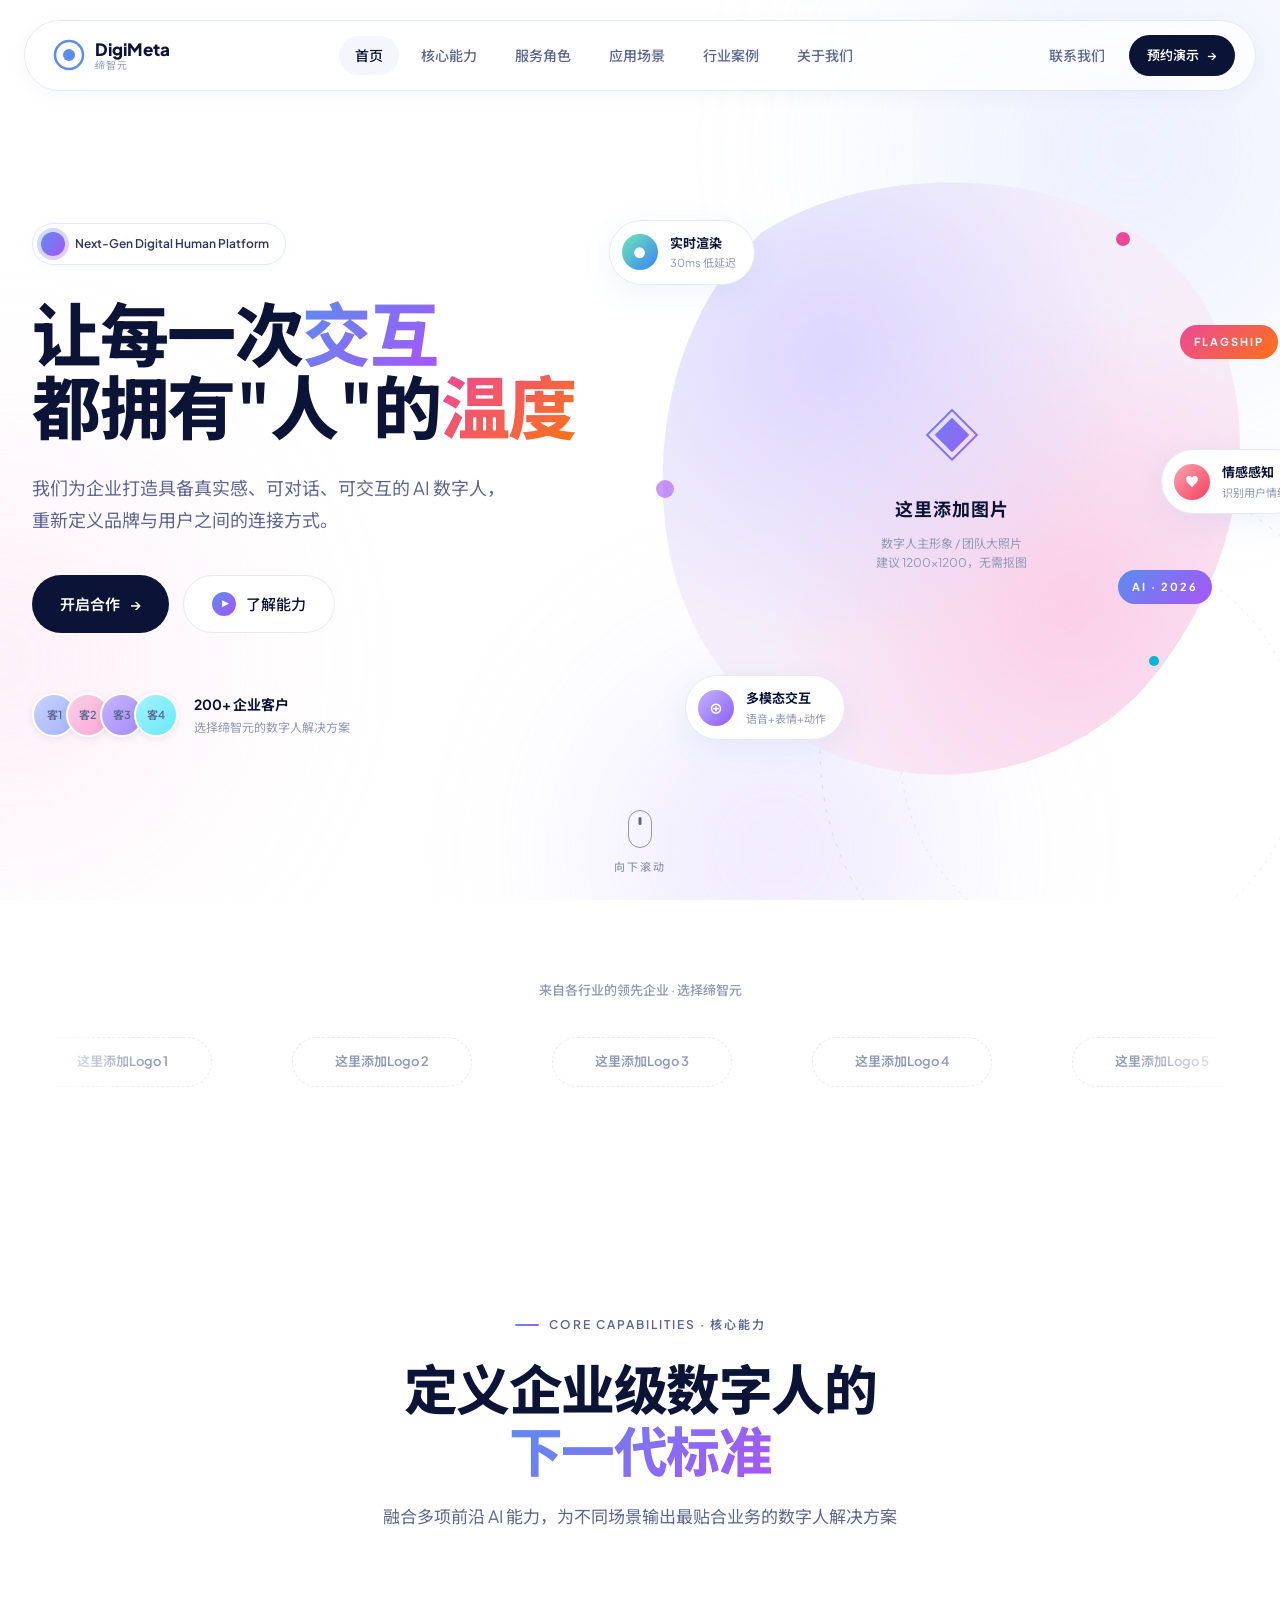
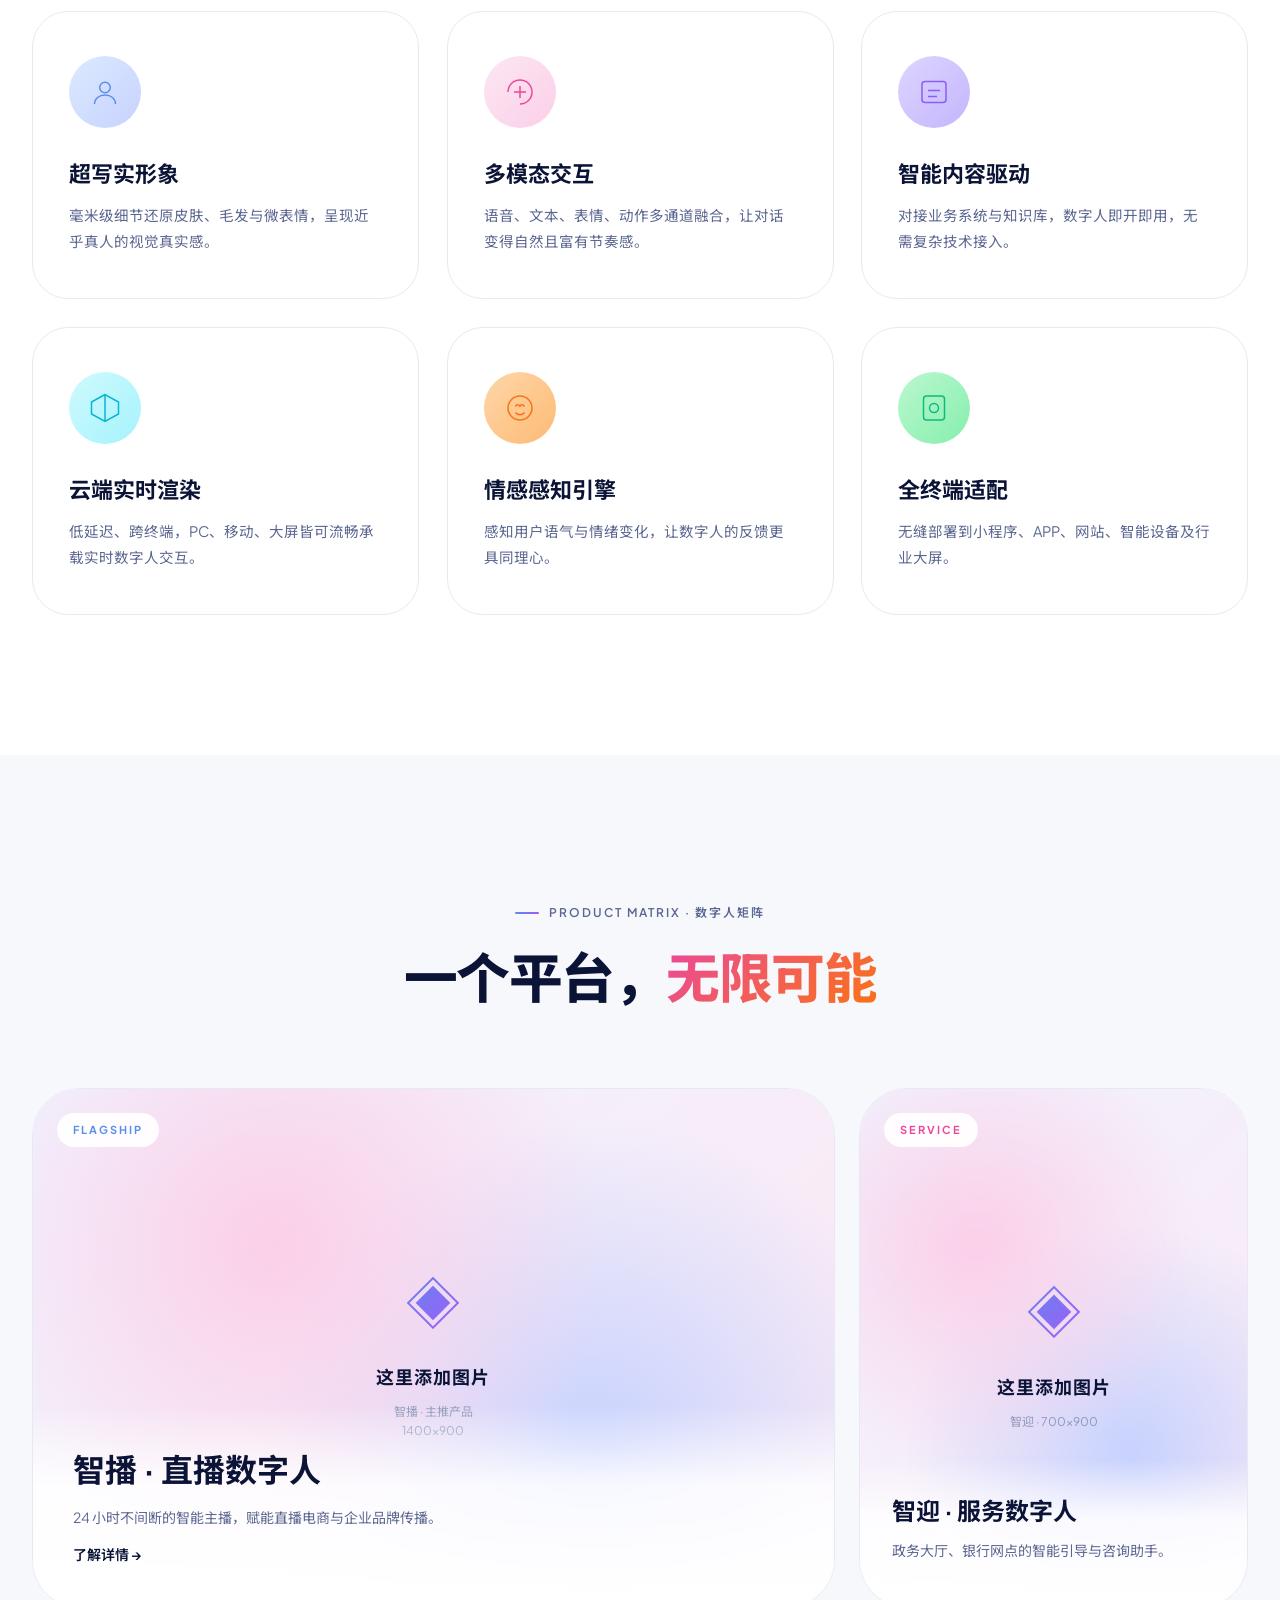
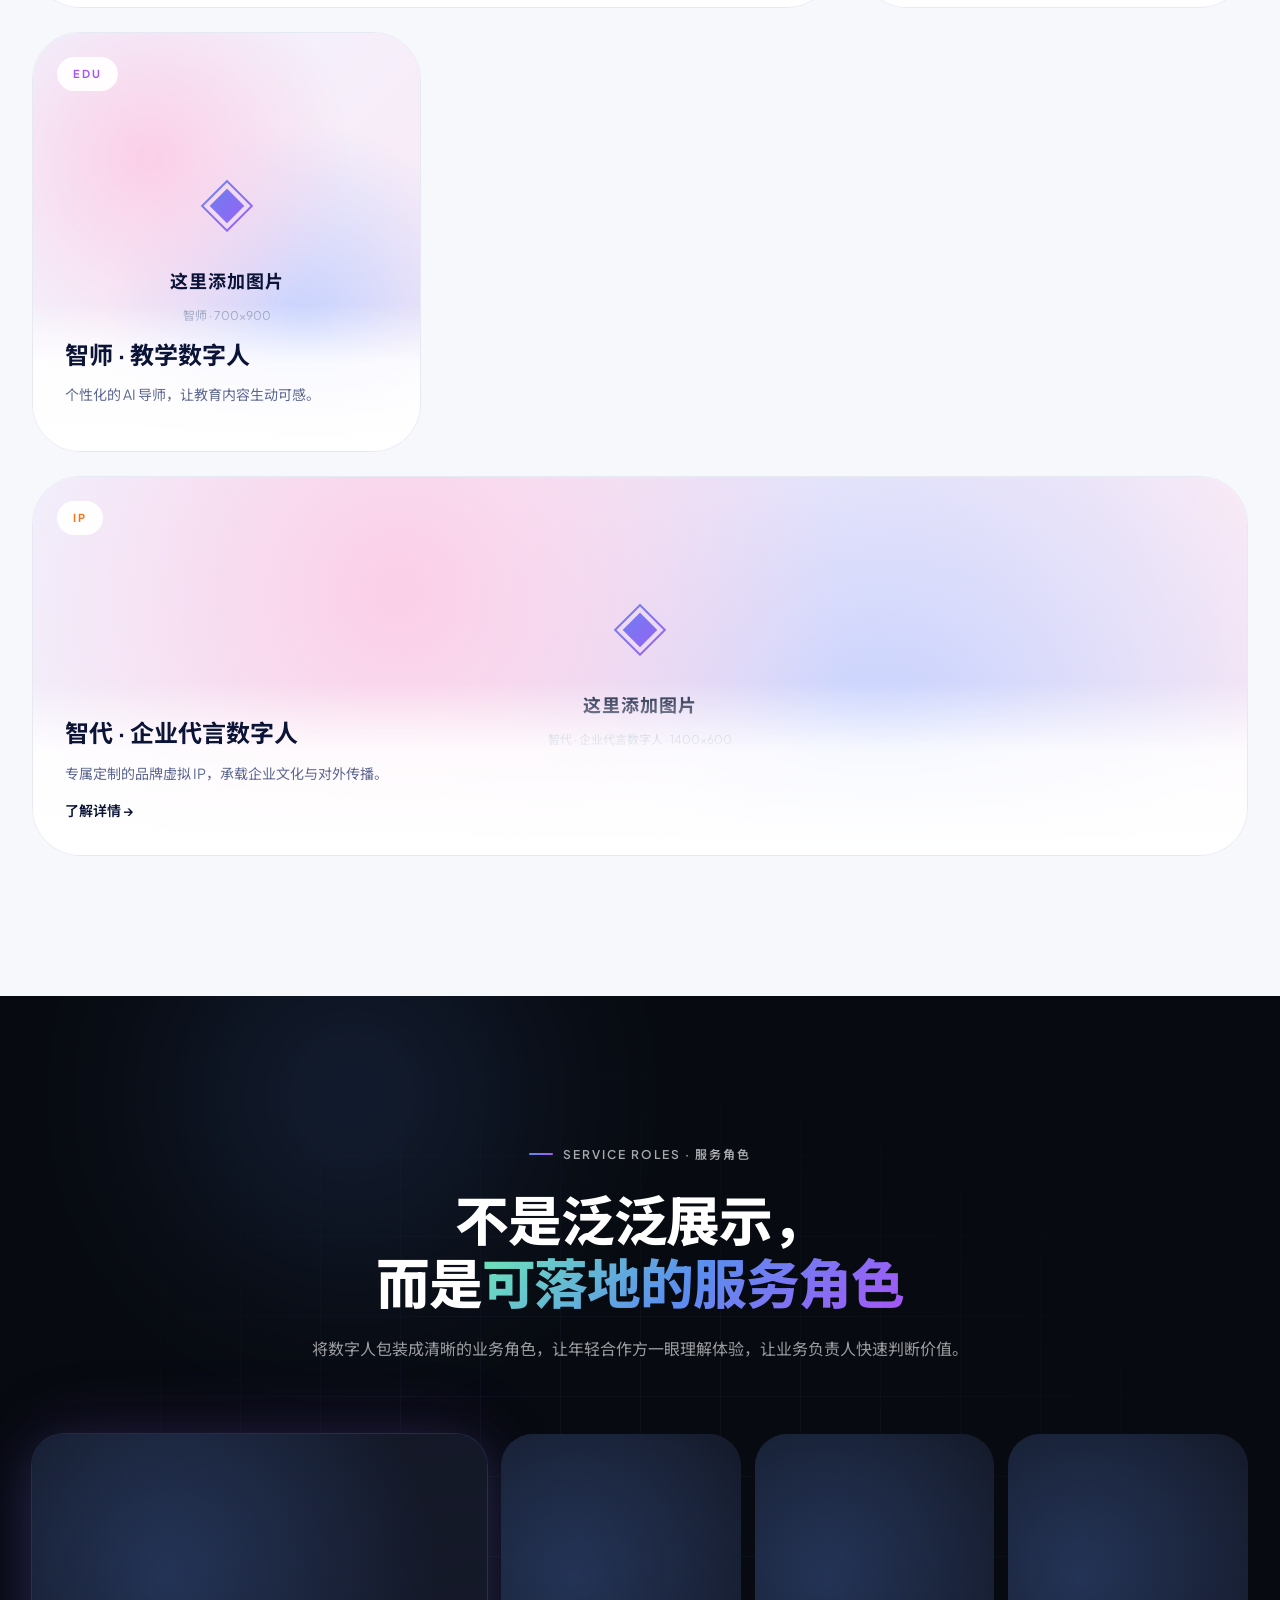
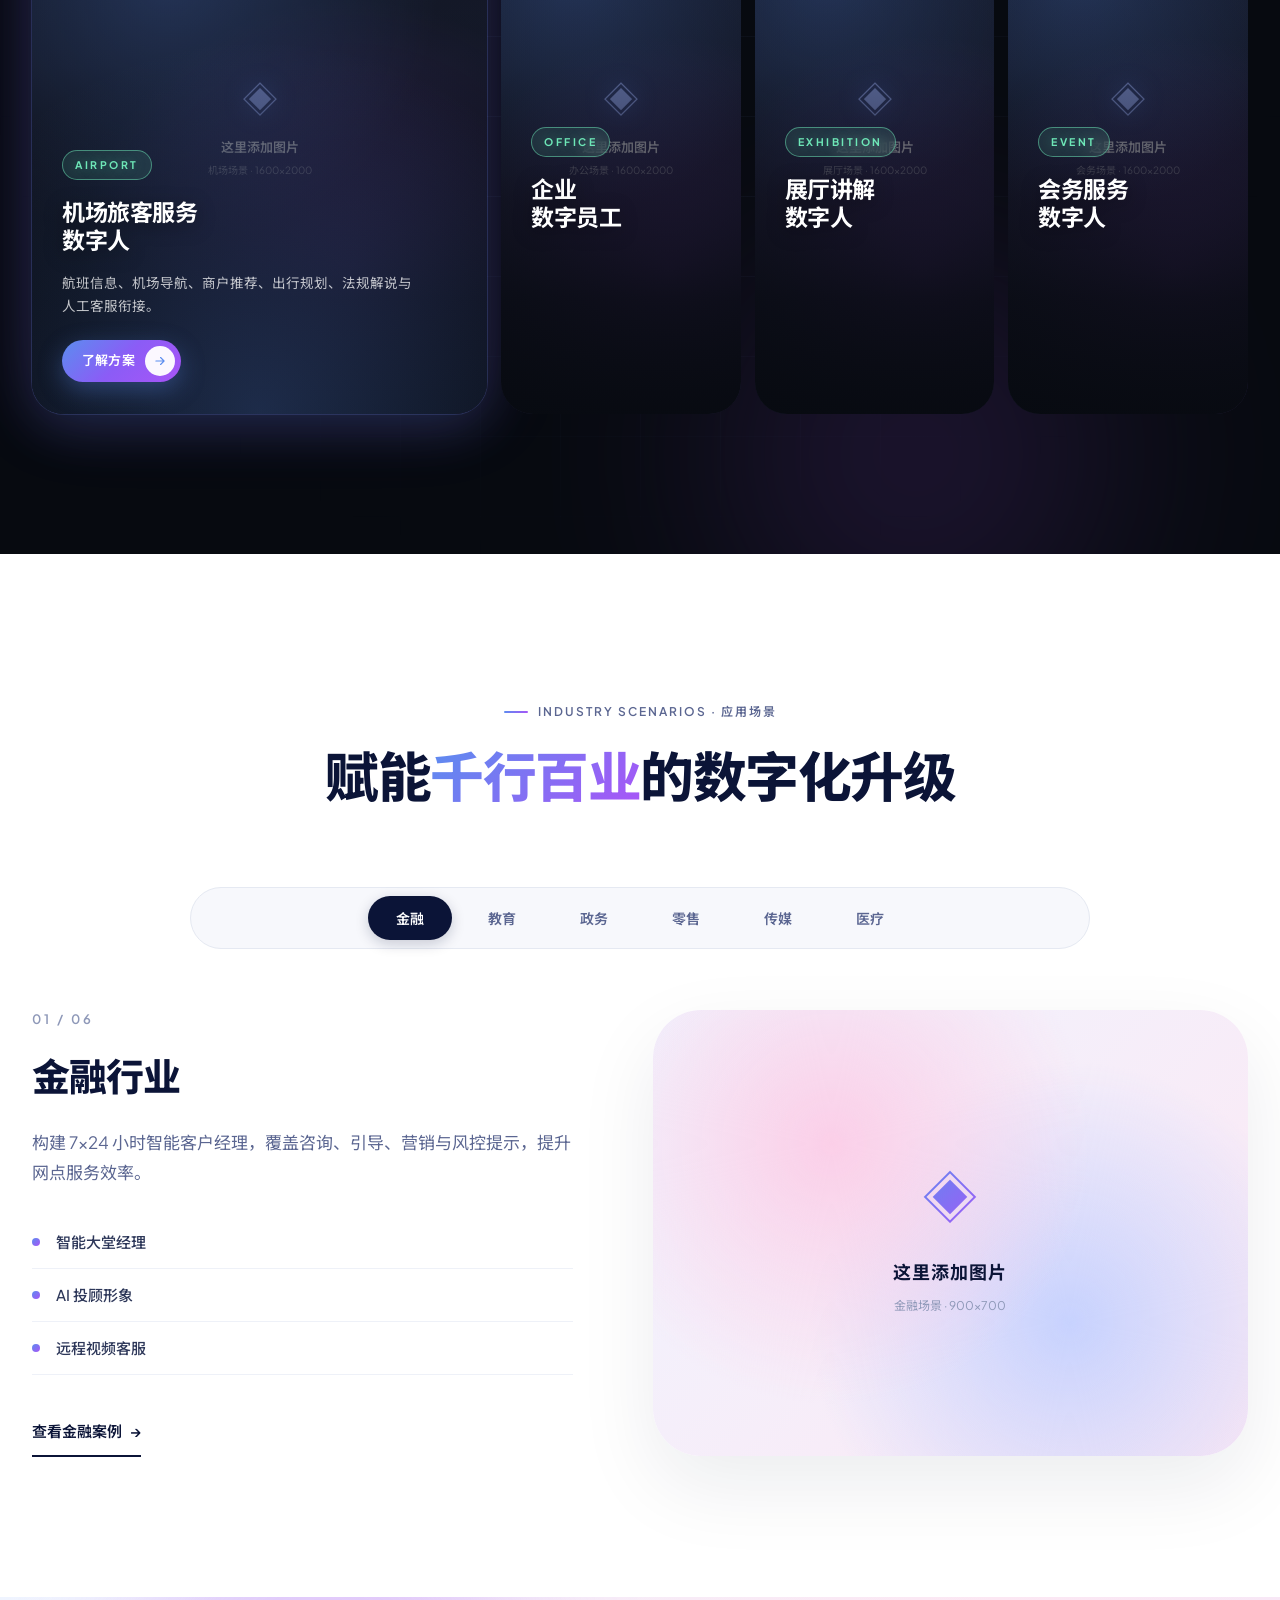
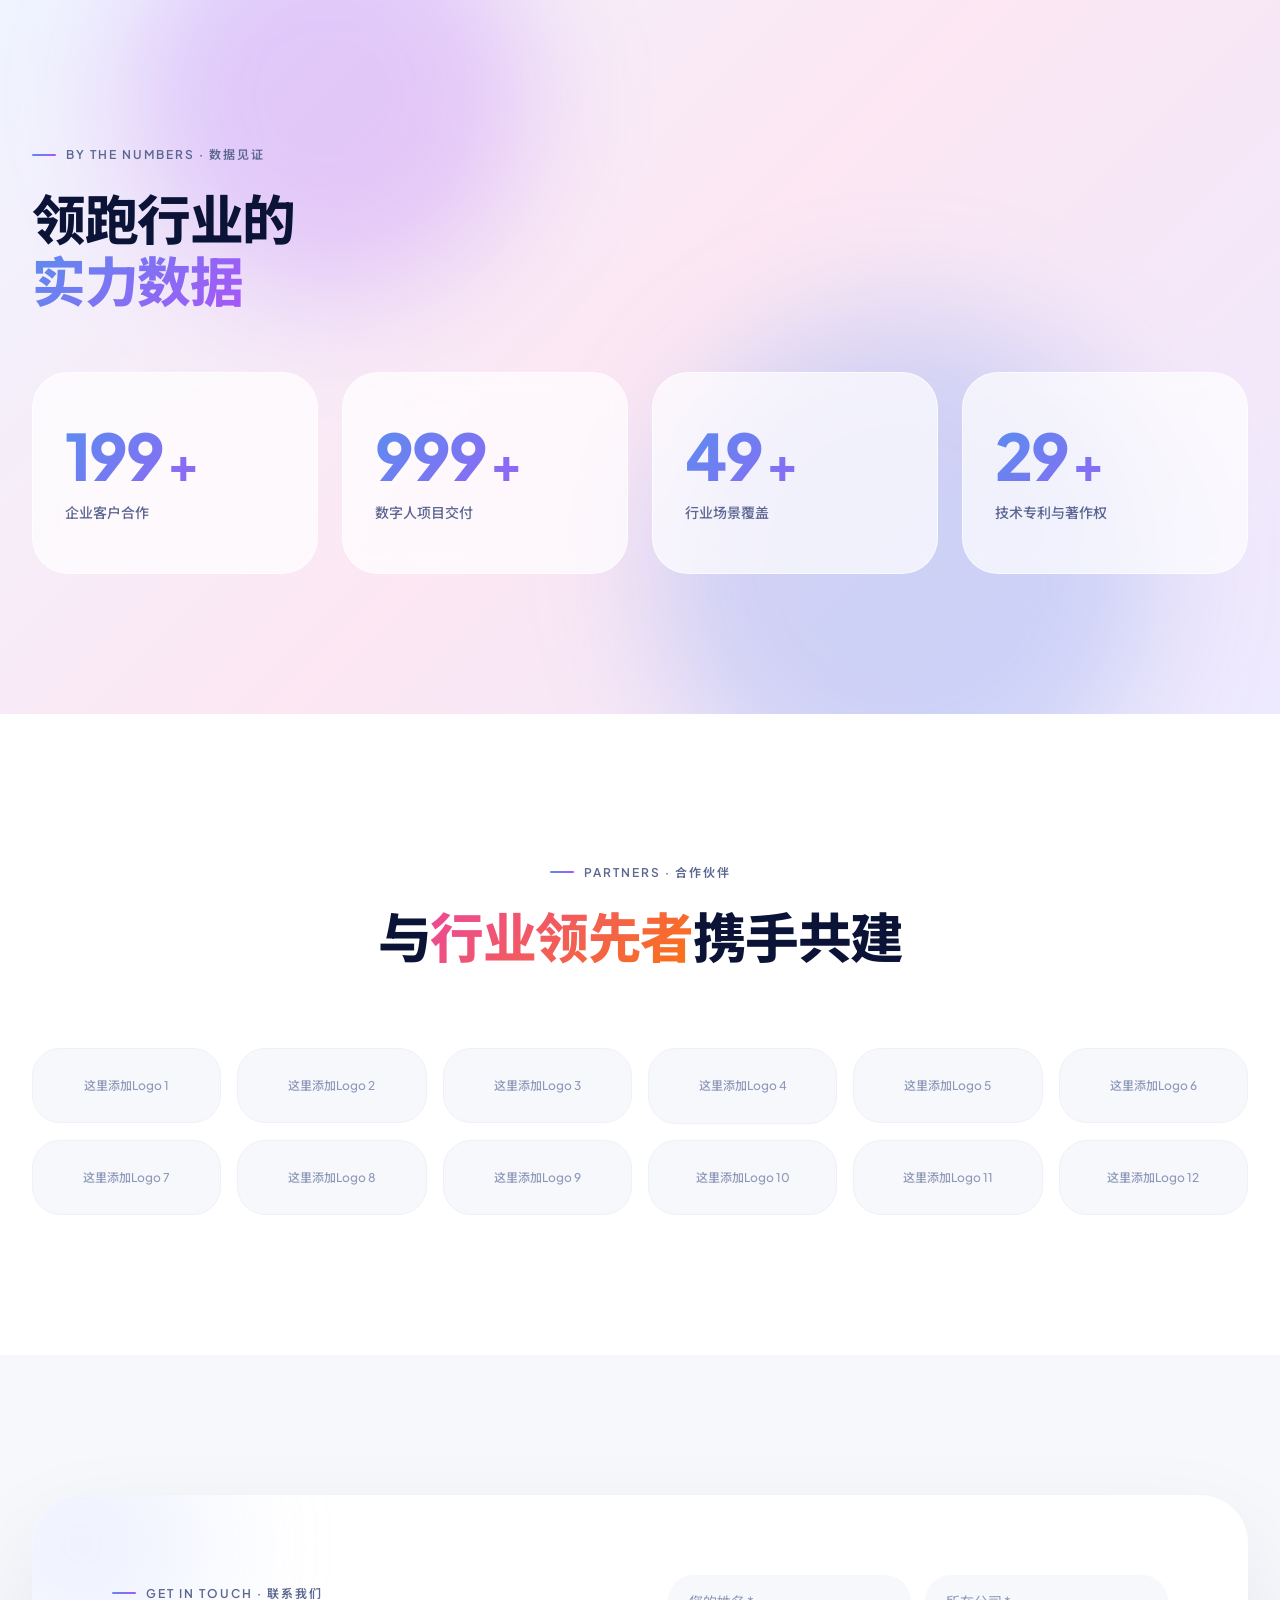
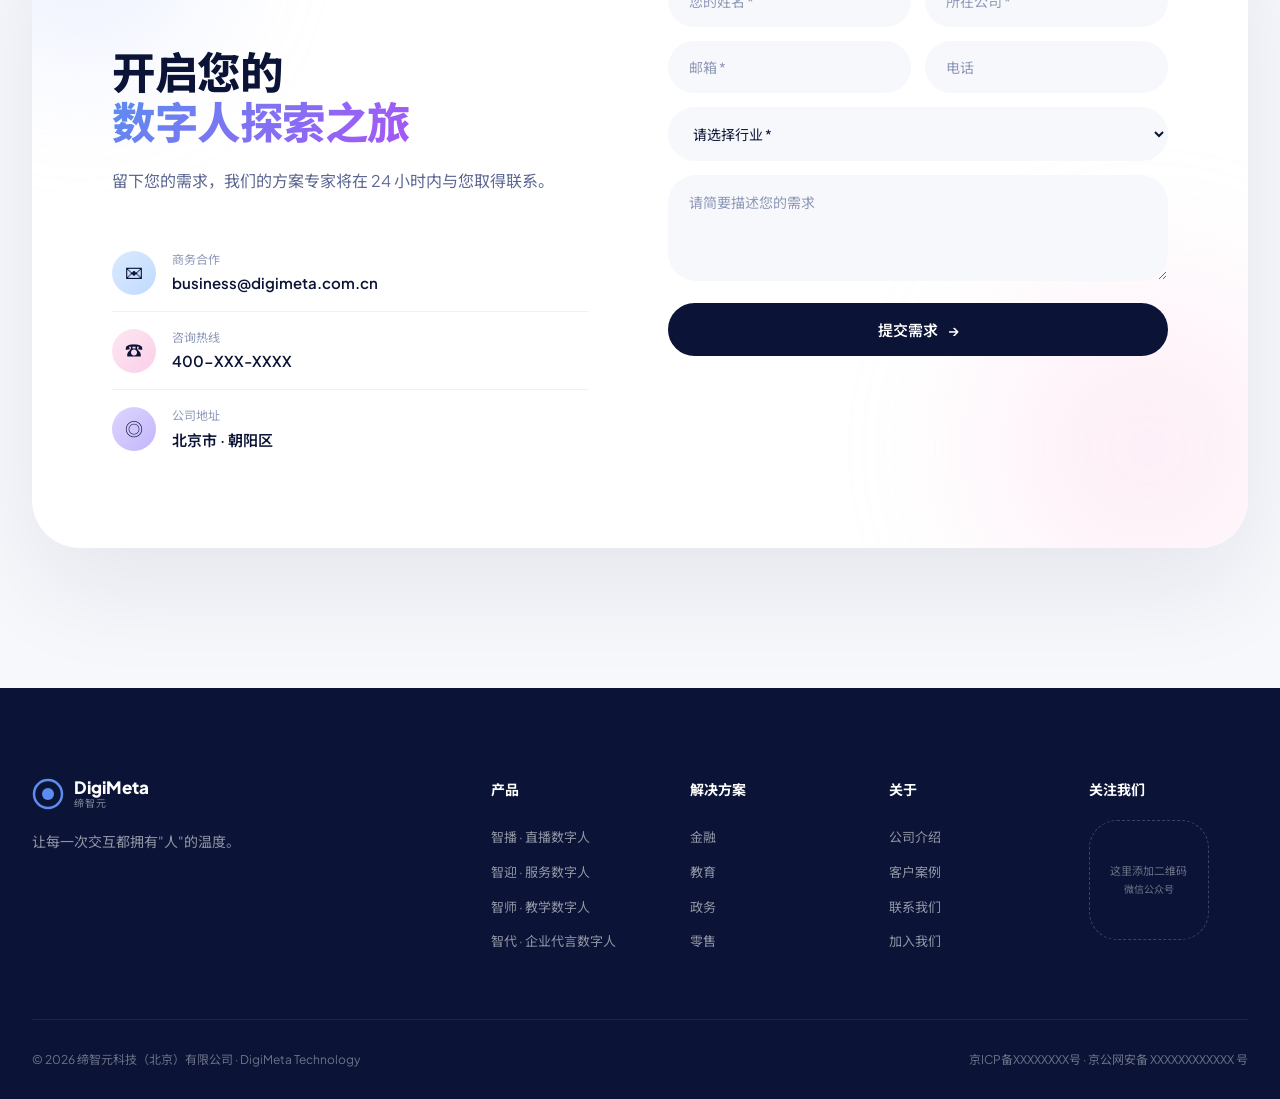
==== commit 883c81d6: "改了文件名，不重要～" ====
--- a/index.html
+++ b/index.html
@@ -44,6 +44,7 @@
     <ul class="nav-links">
       <li><a href="#hero" class="active">首页</a></li>
       <li><a href="#capabilities">核心能力</a></li>
+      <li><a href="#roles">服务角色</a></li>
       <li><a href="#scenarios">应用场景</a></li>
       <li><a href="cases.html">行业案例</a></li>
       <li><a href="about.html">关于我们</a></li>
@@ -370,6 +371,141 @@
   </div>
 </section>
 
+<!-- ========== 服务角色 · 横向联动伸缩卡片组（深色科技风） ========== -->
+<section class="roles" id="roles">
+  <div class="roles-bg-decor">
+    <div class="rdecor rdecor-1"></div>
+    <div class="rdecor rdecor-2"></div>
+    <div class="rdecor-grid"></div>
+  </div>
+
+  <div class="roles-head reveal">
+    <span class="roles-eyebrow">
+      <span class="re-line"></span>
+      SERVICE ROLES · 服务角色
+    </span>
+    <h2 class="roles-title">
+      不是泛泛展示，<br/>
+      而是<span class="roles-grad">可落地的服务角色</span>
+    </h2>
+    <p class="roles-sub">
+      将数字人包装成清晰的业务角色，让年轻合作方一眼理解体验，让业务负责人快速判断价值。
+    </p>
+  </div>
+
+  <div class="roles-track reveal" role="list">
+
+    <!-- 卡片 1: AIRPORT（默认展开） -->
+    <article class="role-card active" data-role="airport" role="listitem" tabindex="0">
+      <div class="role-bg">
+        <!-- 这里添加图片：机场场景大图（建议数字人/航站楼/旅客场景，1600×2000，深色调） -->
+        <div class="role-img-ph">
+          <span class="role-ph-mark">◈</span>
+          <span class="role-ph-text">这里添加图片<br/><small>机场场景 · 1600×2000</small></span>
+        </div>
+      </div>
+      <div class="role-overlay"></div>
+      <div class="role-glow"></div>
+
+      <div class="role-content">
+        <span class="role-tag">AIRPORT</span>
+        <h3 class="role-title-text">机场旅客服务<br/>数字人</h3>
+        <div class="role-extra">
+          <p class="role-desc">航班信息、机场导航、商户推荐、出行规划、法规解说与人工客服衔接。</p>
+          <a href="#contact" class="role-cta">
+            <span>了解方案</span>
+            <span class="role-cta-arrow">
+              <svg width="14" height="14" viewBox="0 0 24 24" fill="none"><path d="M5 12h14M13 6l6 6-6 6" stroke="currentColor" stroke-width="2" stroke-linecap="round" stroke-linejoin="round"/></svg>
+            </span>
+          </a>
+        </div>
+      </div>
+    </article>
+
+    <!-- 卡片 2: OFFICE -->
+    <article class="role-card" data-role="office" role="listitem" tabindex="0">
+      <div class="role-bg">
+        <!-- 这里添加图片：企业办公/前台场景大图（建议 1600×2000，深色调） -->
+        <div class="role-img-ph">
+          <span class="role-ph-mark">◈</span>
+          <span class="role-ph-text">这里添加图片<br/><small>办公场景 · 1600×2000</small></span>
+        </div>
+      </div>
+      <div class="role-overlay"></div>
+      <div class="role-glow"></div>
+
+      <div class="role-content">
+        <span class="role-tag">OFFICE</span>
+        <h3 class="role-title-text">企业<br/>数字员工</h3>
+        <div class="role-extra">
+          <p class="role-desc">公司前台、访客接待、行政助理、智能办公、安防管理与空间服务。</p>
+          <a href="#contact" class="role-cta">
+            <span>了解方案</span>
+            <span class="role-cta-arrow">
+              <svg width="14" height="14" viewBox="0 0 24 24" fill="none"><path d="M5 12h14M13 6l6 6-6 6" stroke="currentColor" stroke-width="2" stroke-linecap="round" stroke-linejoin="round"/></svg>
+            </span>
+          </a>
+        </div>
+      </div>
+    </article>
+
+    <!-- 卡片 3: EXHIBITION -->
+    <article class="role-card" data-role="exhibition" role="listitem" tabindex="0">
+      <div class="role-bg">
+        <!-- 这里添加图片：展厅/博物馆场景大图（建议 1600×2000，深色调） -->
+        <div class="role-img-ph">
+          <span class="role-ph-mark">◈</span>
+          <span class="role-ph-text">这里添加图片<br/><small>展厅场景 · 1600×2000</small></span>
+        </div>
+      </div>
+      <div class="role-overlay"></div>
+      <div class="role-glow"></div>
+
+      <div class="role-content">
+        <span class="role-tag">EXHIBITION</span>
+        <h3 class="role-title-text">展厅讲解<br/>数字人</h3>
+        <div class="role-extra">
+          <p class="role-desc">展厅讲解引导、品牌故事表达、大模型智能问答和展项 IoT 联动。</p>
+          <a href="#contact" class="role-cta">
+            <span>了解方案</span>
+            <span class="role-cta-arrow">
+              <svg width="14" height="14" viewBox="0 0 24 24" fill="none"><path d="M5 12h14M13 6l6 6-6 6" stroke="currentColor" stroke-width="2" stroke-linecap="round" stroke-linejoin="round"/></svg>
+            </span>
+          </a>
+        </div>
+      </div>
+    </article>
+
+    <!-- 卡片 4: EVENT -->
+    <article class="role-card" data-role="event" role="listitem" tabindex="0">
+      <div class="role-bg">
+        <!-- 这里添加图片：会场/活动场景大图（建议 1600×2000，深色调） -->
+        <div class="role-img-ph">
+          <span class="role-ph-mark">◈</span>
+          <span class="role-ph-text">这里添加图片<br/><small>会务场景 · 1600×2000</small></span>
+        </div>
+      </div>
+      <div class="role-overlay"></div>
+      <div class="role-glow"></div>
+
+      <div class="role-content">
+        <span class="role-tag">EVENT</span>
+        <h3 class="role-title-text">会务服务<br/>数字人</h3>
+        <div class="role-extra">
+          <p class="role-desc">签到咨询、日程提醒、多语言引导、嘉宾服务和现场信息分发。</p>
+          <a href="#contact" class="role-cta">
+            <span>了解方案</span>
+            <span class="role-cta-arrow">
+              <svg width="14" height="14" viewBox="0 0 24 24" fill="none"><path d="M5 12h14M13 6l6 6-6 6" stroke="currentColor" stroke-width="2" stroke-linecap="round" stroke-linejoin="round"/></svg>
+            </span>
+          </a>
+        </div>
+      </div>
+    </article>
+
+  </div>
+</section>
+
 <!-- ========== 应用场景 ========== -->
 <section class="scenarios" id="scenarios">
   <div class="section-head reveal">
--- a/styles.css
+++ b/styles.css
@@ -1389,3 +1389,413 @@
   .footer-cols { grid-template-columns: 1fr; }
   .footer-bottom { flex-direction: column; text-align: center; }
 }
+
+/* ================================================================
+   服务角色 · 横向联动伸缩卡片组（深色科技风）
+   ================================================================ */
+
+.roles {
+  position: relative;
+  z-index: 2;
+  padding: 140px 32px;
+  background: #070a10;
+  color: #ffffff;
+  overflow: hidden;
+  isolation: isolate;
+}
+
+/* 深色背景装饰 */
+.roles-bg-decor {
+  position: absolute;
+  inset: 0;
+  z-index: 0;
+  pointer-events: none;
+}
+.rdecor {
+  position: absolute;
+  border-radius: 50%;
+  filter: blur(90px);
+  opacity: 0.45;
+}
+.rdecor-1 {
+  top: -150px; left: 8%;
+  width: 500px; height: 500px;
+  background: radial-gradient(circle, rgba(91, 141, 239, 0.5), transparent 70%);
+}
+.rdecor-2 {
+  bottom: -200px; right: 5%;
+  width: 600px; height: 600px;
+  background: radial-gradient(circle, rgba(168, 85, 247, 0.4), transparent 70%);
+}
+.rdecor-grid {
+  position: absolute;
+  inset: 0;
+  background-image:
+    linear-gradient(rgba(120, 140, 200, 0.05) 1px, transparent 1px),
+    linear-gradient(90deg, rgba(120, 140, 200, 0.05) 1px, transparent 1px);
+  background-size: 80px 80px;
+  mask-image: radial-gradient(ellipse at center, black 30%, transparent 75%);
+  -webkit-mask-image: radial-gradient(ellipse at center, black 30%, transparent 75%);
+}
+
+/* 标题区 */
+.roles-head {
+  position: relative;
+  z-index: 2;
+  max-width: 900px;
+  margin: 0 auto 70px;
+  text-align: center;
+}
+.roles-eyebrow {
+  display: inline-flex;
+  align-items: center;
+  gap: 10px;
+  font-size: 12px;
+  font-weight: 600;
+  color: rgba(255, 255, 255, 0.65);
+  letter-spacing: 2px;
+  margin-bottom: 24px;
+}
+.re-line {
+  display: inline-block;
+  width: 24px; height: 2px;
+  background: linear-gradient(90deg, #5b8def, #a855f7);
+  border-radius: 2px;
+}
+.roles-title {
+  font-size: clamp(34px, 4.2vw, 54px);
+  font-weight: 800;
+  line-height: 1.18;
+  color: #ffffff;
+  letter-spacing: -1.2px;
+  margin-bottom: 20px;
+}
+.roles-grad {
+  background: linear-gradient(135deg, #6ee7b7 0%, #5b8def 50%, #a855f7 100%);
+  -webkit-background-clip: text;
+  background-clip: text;
+  color: transparent;
+}
+.roles-sub {
+  font-size: 16px;
+  line-height: 1.8;
+  color: rgba(255, 255, 255, 0.6);
+  max-width: 720px;
+  margin: 0 auto;
+}
+
+/* 卡片轨道 */
+.roles-track {
+  position: relative;
+  z-index: 2;
+  max-width: 1380px;
+  margin: 0 auto;
+  display: flex;
+  gap: 14px;
+  height: 580px;
+  /* GPU 提升，避免子卡片在 flex 动画中抖动 */
+  transform: translateZ(0);
+}
+
+/* 单卡片基础 */
+.role-card {
+  position: relative;
+  flex-grow: 1;
+  flex-basis: 0;
+  flex-shrink: 1;
+  min-width: 170px;
+  border-radius: 32px;
+  overflow: hidden;
+  cursor: pointer;
+  background: #0d1119;
+  outline: none;
+  transition:
+    flex-grow 0.45s cubic-bezier(0.2, 0.8, 0.2, 1),
+    opacity 0.45s cubic-bezier(0.2, 0.8, 0.2, 1),
+    filter 0.45s cubic-bezier(0.2, 0.8, 0.2, 1),
+    box-shadow 0.55s cubic-bezier(0.2, 0.8, 0.2, 1);
+  will-change: flex-grow, opacity, filter;
+}
+
+/* 默认：首张稍大 */
+.role-card.active { flex-grow: 1.9; }
+
+/* 当组被悬停：所有卡片均压缩变暗（含 active），保留被悬停的那张突出 */
+.roles-track:hover .role-card,
+.roles-track:focus-within .role-card {
+  flex-grow: 1;
+  opacity: 0.55;
+  filter: brightness(0.65) saturate(0.7);
+}
+.roles-track:hover .role-card.active,
+.roles-track:focus-within .role-card.active {
+  flex-grow: 1;
+}
+.roles-track:hover .role-card:hover,
+.roles-track:hover .role-card:focus-visible,
+.roles-track:focus-within .role-card:focus-visible {
+  flex-grow: 2.8;
+  opacity: 1;
+  filter: none;
+  box-shadow:
+    0 0 0 1px rgba(120, 150, 255, 0.25),
+    0 24px 60px rgba(91, 141, 239, 0.28),
+    0 0 100px rgba(168, 85, 247, 0.20);
+}
+
+/* 默认 active 也带柔光（无悬停时） */
+.role-card.active {
+  box-shadow:
+    0 0 0 1px rgba(120, 150, 255, 0.18),
+    0 16px 50px rgba(91, 141, 239, 0.18),
+    0 0 80px rgba(168, 85, 247, 0.15);
+}
+
+/* 背景图层 */
+.role-bg {
+  position: absolute;
+  inset: 0;
+  z-index: 0;
+  overflow: hidden;
+  transition: transform 0.6s cubic-bezier(0.2, 0.8, 0.2, 1);
+}
+.role-card:hover .role-bg {
+  transform: scale(1.06);
+}
+
+/* 图片占位（用户替换为真实图后会自动适配） */
+.role-img-ph {
+  width: 100%;
+  height: 100%;
+  display: flex;
+  flex-direction: column;
+  align-items: center;
+  justify-content: center;
+  gap: 10px;
+  background:
+    radial-gradient(circle at 30% 25%, rgba(91, 141, 239, 0.35) 0%, transparent 50%),
+    radial-gradient(circle at 70% 75%, rgba(168, 85, 247, 0.3) 0%, transparent 50%),
+    linear-gradient(160deg, #131826 0%, #1a1f33 50%, #0f1320 100%);
+  color: rgba(255, 255, 255, 0.55);
+  text-align: center;
+  font-size: 12px;
+  padding: 20px;
+}
+.role-ph-mark {
+  font-size: 36px;
+  color: rgba(160, 180, 255, 0.7);
+  text-shadow: 0 0 24px rgba(91, 141, 239, 0.4);
+}
+.role-ph-text { font-size: 13px; font-weight: 600; line-height: 1.6; color: rgba(255, 255, 255, 0.7); }
+.role-ph-text small { display: block; margin-top: 4px; font-size: 10px; color: rgba(255, 255, 255, 0.4); font-weight: 400; }
+
+/* 蒙版（深色渐变保证文字可读） */
+.role-overlay {
+  position: absolute;
+  inset: 0;
+  z-index: 1;
+  background:
+    linear-gradient(180deg,
+      rgba(7, 10, 16, 0.15) 0%,
+      rgba(7, 10, 16, 0.35) 40%,
+      rgba(7, 10, 16, 0.85) 80%,
+      rgba(7, 10, 16, 0.96) 100%);
+  pointer-events: none;
+}
+
+/* 内部光晕（悬停时增强，未悬停淡化） */
+.role-glow {
+  position: absolute;
+  inset: 0;
+  z-index: 1;
+  background: radial-gradient(circle at 50% 100%, rgba(91, 141, 239, 0.25), transparent 60%);
+  opacity: 0;
+  transition: opacity 0.5s cubic-bezier(0.2, 0.8, 0.2, 1);
+  pointer-events: none;
+}
+.role-card.active .role-glow,
+.role-card:hover .role-glow {
+  opacity: 1;
+}
+.roles-track:hover .role-card .role-glow {
+  opacity: 0;
+}
+.roles-track:hover .role-card:hover .role-glow {
+  opacity: 1;
+}
+
+/* 内容 */
+.role-content {
+  position: absolute;
+  inset: auto 0 0 0;
+  z-index: 3;
+  padding: 36px 30px 32px;
+  color: white;
+}
+
+.role-tag {
+  display: inline-block;
+  padding: 6px 12px;
+  background: rgba(110, 231, 183, 0.12);
+  border: 1px solid rgba(110, 231, 183, 0.5);
+  border-radius: 100px;
+  font-size: 10.5px;
+  font-weight: 700;
+  letter-spacing: 2.5px;
+  color: #6ee7b7;
+  margin-bottom: 18px;
+  text-shadow: 0 0 12px rgba(110, 231, 183, 0.35);
+  backdrop-filter: blur(8px);
+}
+
+.role-title-text {
+  font-size: clamp(22px, 1.8vw, 30px);
+  font-weight: 700;
+  line-height: 1.2;
+  color: white;
+  margin-bottom: 18px;
+  letter-spacing: -0.5px;
+  text-shadow: 0 4px 20px rgba(0, 0, 0, 0.4);
+}
+
+/* 描述+按钮：默认隐藏，激活/悬停时显示 */
+.role-extra {
+  opacity: 0;
+  transform: translateY(14px);
+  transition:
+    opacity 0.4s cubic-bezier(0.2, 0.8, 0.2, 1) 0.05s,
+    transform 0.5s cubic-bezier(0.2, 0.8, 0.2, 1) 0.05s;
+  pointer-events: none;
+}
+.role-card.active .role-extra {
+  opacity: 1;
+  transform: translateY(0);
+  pointer-events: auto;
+}
+
+/* 当某张被悬停 → 该卡片显示 extra */
+.role-card:hover .role-extra,
+.role-card:focus-visible .role-extra {
+  opacity: 1;
+  transform: translateY(0);
+  pointer-events: auto;
+  transition-delay: 0.12s;
+}
+/* 当组被悬停但当前卡片未被悬停 → 隐藏 extra（即使是 active） */
+.roles-track:hover .role-card:not(:hover) .role-extra,
+.roles-track:focus-within .role-card:not(:focus-visible):not(:hover) .role-extra {
+  opacity: 0;
+  transform: translateY(14px);
+  pointer-events: none;
+  transition-delay: 0s;
+}
+
+.role-desc {
+  font-size: 13.5px;
+  line-height: 1.7;
+  color: rgba(255, 255, 255, 0.75);
+  margin-bottom: 22px;
+  max-width: 360px;
+}
+
+/* CTA：紫蓝渐变胶囊 + 圆形箭头 */
+.role-cta {
+  display: inline-flex;
+  align-items: center;
+  gap: 10px;
+  padding: 6px 6px 6px 20px;
+  background: linear-gradient(135deg, #5b8def 0%, #8b5cf6 50%, #a855f7 100%);
+  border-radius: 100px;
+  color: white;
+  font-size: 13px;
+  font-weight: 600;
+  letter-spacing: 0.2px;
+  text-decoration: none;
+  transition: transform 0.35s cubic-bezier(0.2, 0.8, 0.2, 1),
+              box-shadow 0.4s cubic-bezier(0.2, 0.8, 0.2, 1);
+  box-shadow: 0 8px 24px rgba(91, 141, 239, 0.35);
+}
+.role-cta:hover {
+  transform: translateY(-2px);
+  box-shadow: 0 14px 38px rgba(91, 141, 239, 0.5);
+}
+.role-cta-arrow {
+  width: 30px; height: 30px;
+  background: rgba(255, 255, 255, 0.96);
+  color: #5b8def;
+  border-radius: 50%;
+  display: inline-flex;
+  align-items: center;
+  justify-content: center;
+  transition: transform 0.35s cubic-bezier(0.2, 0.8, 0.2, 1);
+}
+.role-cta:hover .role-cta-arrow {
+  transform: translateX(2px) rotate(-12deg);
+}
+
+/* 响应式：平板降低高度 */
+@media (max-width: 1024px) {
+  .roles { padding: 100px 24px; }
+  .roles-track { height: 520px; gap: 10px; }
+  .role-card { min-width: 130px; border-radius: 26px; }
+  .role-content { padding: 28px 22px 26px; }
+  .role-title-text { font-size: 22px; }
+  .role-desc { font-size: 13px; }
+}
+
+/* 响应式：移动端纵向堆叠，全部展开 */
+@media (max-width: 768px) {
+  .roles { padding: 80px 20px; }
+  .roles-head { margin-bottom: 50px; }
+  .roles-track {
+    flex-direction: column;
+    height: auto;
+    gap: 16px;
+  }
+  .role-card {
+    flex-grow: 1 !important;
+    flex-basis: auto;
+    min-width: 0;
+    min-height: 380px;
+    opacity: 1 !important;
+    filter: none !important;
+    border-radius: 28px;
+    box-shadow:
+      0 0 0 1px rgba(120, 150, 255, 0.12),
+      0 12px 40px rgba(91, 141, 239, 0.15) !important;
+  }
+  .role-card .role-extra {
+    opacity: 1 !important;
+    transform: none !important;
+    pointer-events: auto !important;
+  }
+  .role-card .role-glow { opacity: 1 !important; }
+  .role-bg, .role-card:hover .role-bg { transform: none; }
+  .role-content { padding: 28px 24px 26px; }
+  .role-title-text { font-size: 24px; }
+}
+
+/* prefers-reduced-motion：关闭复杂动效 */
+@media (prefers-reduced-motion: reduce) {
+  .role-card,
+  .role-card .role-bg,
+  .role-card .role-extra,
+  .role-card .role-glow,
+  .role-cta,
+  .role-cta-arrow {
+    transition: none !important;
+    animation: none !important;
+  }
+  .role-card .role-extra {
+    opacity: 1;
+    transform: none;
+    pointer-events: auto;
+  }
+  .role-card .role-glow { opacity: 0.6; }
+  .roles-track:hover .role-card,
+  .roles-track:focus-within .role-card {
+    opacity: 1;
+    filter: none;
+  }
+}
+
